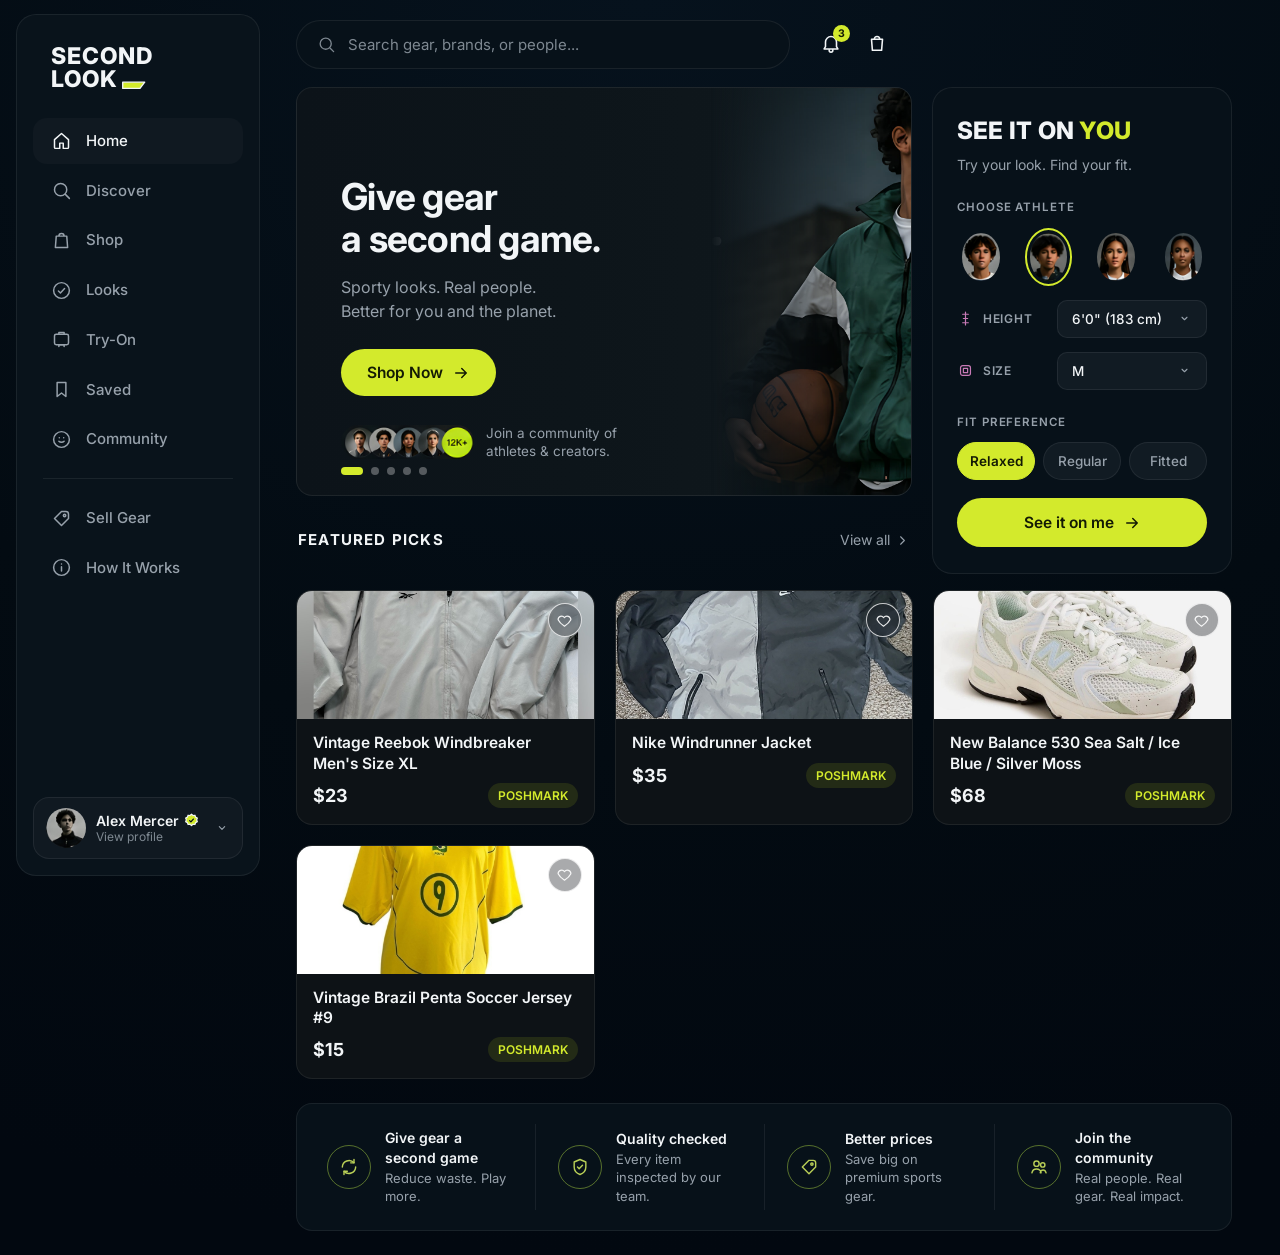
==== index.html @ 41203b49 "glass try-on audit fixes: photo-box coordinate space, AA labels, honest empty state - #stage-photo w" ====
<!DOCTYPE html>
<html lang="en">
<head>
<meta charset="UTF-8">
<meta name="viewport" content="width=device-width, initial-scale=1.0">
<meta name="referrer" content="no-referrer">
<title>Second Look — Give gear a second game</title>
<meta name="description" content="Sporty looks. Real people. Better for you and the planet.">
<link rel="icon" href="data:image/svg+xml,%3Csvg xmlns='http://www.w3.org/2000/svg' viewBox='0 0 100 100'%3E%3Crect width='100' height='100' rx='20' fill='%23040D16'/%3E%3Cpath d='M20 62 L64 62 L58 74 L20 74 Z' fill='%23D3EA2C'/%3E%3C/svg%3E">
<link rel="preconnect" href="https://fonts.googleapis.com">
<link rel="preconnect" href="https://fonts.gstatic.com" crossorigin>
<link href="https://fonts.googleapis.com/css2?family=Inter:wght@400;500;600;700;800&display=swap" rel="stylesheet">
<link rel="stylesheet" href="css/app.css?v=12">
<link rel="stylesheet" href="css/v7.css?v=12">
<link rel="stylesheet" href="css/glass.css?v=1">
</head>
<body>

<a class="skip-link" href="#view-home">Skip to content</a>

<div class="shell">

  <!-- ================= SIDEBAR ================= -->
  <aside class="sidebar">
    <a class="wordmark" href="#" data-nav="home" aria-label="Second Look home">
      <span>SECOND</span>
      <span>LOOK<svg class="swoosh" viewBox="0 0 34 14" aria-hidden="true"><path d="M2 4 L30 4 L24 12 L2 12 Z" fill="#D3EA2C"/></svg></span>
    </a>

    <nav class="side-nav" aria-label="Main">
      <a href="#" class="side-link active" data-nav="home">
        <svg viewBox="0 0 24 24"><path d="M4 11l8-7 8 7v9a1 1 0 0 1-1 1h-5v-6h-4v6H5a1 1 0 0 1-1-1z"/></svg>Home</a>
      <a href="#" class="side-link" data-nav="discover">
        <svg viewBox="0 0 24 24"><circle cx="11" cy="11" r="7"/><path d="M21 21l-4.3-4.3"/></svg>Discover</a>
      <a href="#" class="side-link" data-nav="shop">
        <svg viewBox="0 0 24 24"><path d="M6 7h12l1 13H5zM9 7a3 3 0 0 1 6 0"/></svg>Shop</a>
      <a href="#" class="side-link" data-nav="looks">
        <svg viewBox="0 0 24 24"><circle cx="12" cy="12" r="9"/><path d="M8.5 12.5l2.3 2.3 4.7-5"/></svg>Looks</a>
      <a href="#" class="side-link" data-nav="tryon">
        <svg viewBox="0 0 24 24"><rect x="4" y="6" width="16" height="12" rx="2"/><path d="M9 6V4h6v2M9 20v-2h6v2"/></svg>Try-On</a>
      <a href="#" class="side-link" data-nav="saved">
        <svg viewBox="0 0 24 24"><path d="M7 4h10v16l-5-4-5 4z"/></svg>Saved</a>
      <a href="#" class="side-link" data-nav="community">
        <svg viewBox="0 0 24 24"><circle cx="12" cy="12" r="9"/><path d="M9 14c.8.8 1.8 1.2 3 1.2s2.2-.4 3-1.2M9.5 10h.01M14.5 10h.01"/></svg>Community</a>
    </nav>

    <div class="side-divider"></div>

    <nav class="side-nav" aria-label="Selling">
      <a href="#" class="side-link" data-nav="sell">
        <svg viewBox="0 0 24 24"><path d="M20 12l-8 8-8-8 8-8h5a3 3 0 0 1 3 3z"/><circle cx="15.5" cy="8.5" r="1.4"/></svg>Sell Gear</a>
      <a href="#" class="side-link" data-nav="how">
        <svg viewBox="0 0 24 24"><circle cx="12" cy="12" r="9"/><path d="M12 8h.01M12 11v5"/></svg>How It Works</a>
    </nav>

    <button class="user-card" type="button" data-nav="profile">
      <img src="img/alex.jpg" alt="">
      <span class="user-meta">
        <span class="user-name">Alex Mercer <span class="visually-hidden">Verified</span><svg class="verified" viewBox="0 0 24 24"><path d="M12 2l2.4 2 3.1-.4 1 3 2.8 1.4-1 3 1 3-2.8 1.4-1 3-3.1-.4-2.4 2-2.4-2-3.1.4-1-3L2.7 14l1-3-1-3L5.5 6.6l1-3 3.1.4z" fill="#D3EA2C"/><path d="M9 12.2l2 2 4-4.5" stroke="#0A1119" fill="none"/></svg></span>
        <span class="user-sub">View profile</span>
      </span>
      <svg class="chev" viewBox="0 0 24 24"><path d="M8 10l4 4 4-4"/></svg>
    </button>
  </aside>

  <!-- ================= MAIN ================= -->
  <main class="main">

    <!-- top bar -->
    <header class="topbar">
      <a class="m-brand" href="#" data-nav="home" aria-hidden="true" tabindex="-1">
        <span>SECOND</span>
        <span>LOOK<svg class="swoosh" viewBox="0 0 34 14"><path d="M2 4 L30 4 L24 12 L2 12 Z" fill="#D3EA2C"/></svg></span>
      </a>
      <div class="search" role="search">
        <svg viewBox="0 0 24 24"><circle cx="11" cy="11" r="7"/><path d="M21 21l-4.3-4.3"/></svg>
        <label class="visually-hidden" for="search-input">Search</label>
        <input id="search-input" type="search" enterkeyhint="search" placeholder="Search gear, brands, or people..." autocomplete="off" maxlength="80">
      </div>
      <nav class="cats" aria-label="Categories" id="cats">
        <button class="cat" type="button" aria-pressed="true">All</button>
        <button class="cat" type="button" aria-pressed="false">Men</button>
        <button class="cat" type="button" aria-pressed="false">Women</button>
        <button class="cat" type="button" aria-pressed="false">Shoes</button>
        <button class="cat" type="button" aria-pressed="false">Bags</button>
        <button class="cat" type="button" aria-pressed="false">Accessories</button>
      </nav>
      <div class="top-icons">
        <button class="icon-btn" id="bell-btn" type="button" aria-label="Notifications, 3 new" aria-expanded="false">
          <svg viewBox="0 0 24 24"><path d="M6 16v-5a6 6 0 0 1 12 0v5l1.5 2.5H4.5zM10 20a2 2 0 0 0 4 0"/></svg>
          <span class="badge" id="bell-badge">3</span>
        </button>
        <button class="icon-btn" id="bag-btn" type="button" aria-label="Bag, empty" aria-expanded="false">
          <svg viewBox="0 0 24 24"><path d="M6 8h12l-1 12H7zM9 8a3 3 0 0 1 6 0"/></svg>
          <span class="badge bag-badge" id="bag-badge" hidden>0</span>
        </button>
      </div>
    </header>

    <!-- ================= HOME VIEW ================= -->
    <section class="view view-home active" id="view-home">
      <div class="home-grid">
        <div class="home-left">

          <div class="hero-card" id="hero">
            <div class="hero-track" id="hero-track">
              <div class="hero-slide">
                <img class="hero-img" src="img/hero-athlete.jpg?v=5" fetchpriority="high" alt="Athlete holding a basketball wearing a green vintage windbreaker">
                <div class="hero-copy">
                  <h1>Give gear<br>a second game.</h1>
                  <p>Sporty looks. Real people.<br>Better for you and the planet.</p>
                  <button class="btn-lime" type="button" data-nav="discover">Shop Now
                    <svg viewBox="0 0 24 24"><path d="M5 12h14M13 6l6 6-6 6"/></svg></button>
                  <div class="community">
                    <img src="img/community.jpg" alt="">
                    <span>Join a community of<br>athletes &amp; creators.</span>
                  </div>
                </div>
              </div>
              <div class="hero-slide">
                <img class="hero-img" src="media/card-rider.jpg" loading="lazy" alt="Skater riding through a city street at sunset">
                <div class="hero-copy">
                  <h1>Fresh drops<br>every week.</h1>
                  <p>New finds from real closets.<br>First come, first served.</p>
                  <button class="btn-lime" type="button" data-nav="discover">Browse drops
                    <svg viewBox="0 0 24 24"><path d="M5 12h14M13 6l6 6-6 6"/></svg></button>
                </div>
              </div>
              <div class="hero-slide">
                <img class="hero-img" src="media/card-athlete.jpg" loading="lazy" alt="Athlete portrait in dramatic low light">
                <div class="hero-copy">
                  <h1>Real gear.<br>Real stories.</h1>
                  <p>Every piece played a season.<br>Yours plays the next.</p>
                  <button class="btn-lime" type="button" data-nav="sell">Sell yours
                    <svg viewBox="0 0 24 24"><path d="M5 12h14M13 6l6 6-6 6"/></svg></button>
                </div>
              </div>
              <div class="hero-slide">
                <img class="hero-img" src="media/court-hero.jpg" loading="lazy" alt="Empty basketball court at dusk under streetlights">
                <div class="hero-copy">
                  <h1>The court<br>remembers.</h1>
                  <p>Gear that's already won a few.<br>Priced to play again.</p>
                  <button class="btn-lime" type="button" data-nav="discover">Shop Discover
                    <svg viewBox="0 0 24 24"><path d="M5 12h14M13 6l6 6-6 6"/></svg></button>
                </div>
              </div>
              <div class="hero-slide">
                <img class="hero-img" src="media/athlete-f.jpg" loading="lazy" alt="Athlete in warm-up gear, studio light">
                <div class="hero-copy">
                  <h1>See it<br>on you.</h1>
                  <p>Free AI try-on, right in the browser.<br>No uploads. No accounts.</p>
                  <button class="btn-lime" type="button" data-nav="tryon">Try it on
                    <svg viewBox="0 0 24 24"><path d="M5 12h14M13 6l6 6-6 6"/></svg></button>
                </div>
              </div>
            </div>
            <div class="hero-dots" id="hero-dots" role="group" aria-label="Hero slides">
              <button class="dot active" type="button" aria-label="Slide 1" aria-pressed="true"></button>
              <button class="dot" type="button" aria-label="Slide 2" aria-pressed="false"></button>
              <button class="dot" type="button" aria-label="Slide 3" aria-pressed="false"></button>
              <button class="dot" type="button" aria-label="Slide 4" aria-pressed="false"></button>
              <button class="dot" type="button" aria-label="Slide 5" aria-pressed="false"></button>
            </div>
          </div>

        </div>

        <!-- try-on rail -->
        <aside class="rail try-on">
          <h2 class="rail-title">SEE IT ON <em>YOU</em></h2>
          <p class="rail-sub">Try your look. Find your fit.</p>
          <p class="rail-label">CHOOSE ATHLETE</p>
          <div class="athletes" role="group" aria-label="Choose athlete">
            <button class="athlete" type="button" aria-pressed="false"><img src="img/av1.jpg" alt="Athlete 1"></button>
            <button class="athlete selected" type="button" aria-pressed="true"><img src="img/av2.jpg" alt="Athlete 2"></button>
            <button class="athlete" type="button" aria-pressed="false"><img src="img/av3.jpg" alt="Athlete 3"></button>
            <button class="athlete" type="button" aria-pressed="false"><img src="img/av4.jpg" alt="Athlete 4"></button>
          </div>
          <div class="spec-row">
            <span class="spec-label" id="lbl-height"><svg viewBox="0 0 24 24"><path d="M12 3v18M8 6h8M8 18h8M9 12h6"/></svg>HEIGHT</span>
            <button class="spec-select" id="sel-height" type="button" aria-labelledby="lbl-height sel-height" aria-expanded="false">6'0" (183 cm)<svg viewBox="0 0 24 24"><path d="M8 10l4 4 4-4"/></svg></button>
          </div>
          <div class="spec-row">
            <span class="spec-label" id="lbl-size"><svg viewBox="0 0 24 24"><rect x="5" y="5" width="14" height="14" rx="3"/><path d="M9 9h6v6H9z"/></svg>SIZE</span>
            <button class="spec-select" id="sel-size" type="button" aria-labelledby="lbl-size sel-size" aria-expanded="false">M<svg viewBox="0 0 24 24"><path d="M8 10l4 4 4-4"/></svg></button>
          </div>
          <p class="rail-label">FIT PREFERENCE</p>
          <div class="fits" role="group" aria-label="Fit preference">
            <button class="fit selected" type="button" aria-pressed="true">Relaxed</button>
            <button class="fit" type="button" aria-pressed="false">Regular</button>
            <button class="fit" type="button" aria-pressed="false">Fitted</button>
          </div>
          <button class="btn-lime btn-wide" id="see-btn" type="button">See it on me
            <svg viewBox="0 0 24 24"><path d="M5 12h14M13 6l6 6-6 6"/></svg></button>
        </aside>

        <div class="row-head">
          <h2>FEATURED PICKS</h2>
          <a href="#" class="view-all" data-nav="discover">View all
            <svg viewBox="0 0 24 24"><path d="M9 6l6 6-6 6"/></svg></a>
        </div>
        <div class="picks" id="picks"><!-- cards injected --></div>

        <div class="feature-strip">
          <div class="feature">
            <span class="f-icon"><svg viewBox="0 0 24 24"><path d="M4 12a8 8 0 0 1 14-5M20 12a8 8 0 0 1-14 5"/><path d="M18 3v4h-4M6 21v-4h4"/></svg></span>
            <span><b>Give gear a second game</b>Reduce waste. Play more.</span>
          </div>
          <div class="feature">
            <span class="f-icon"><svg viewBox="0 0 24 24"><path d="M12 3l7 3v6c0 4.4-3 7.6-7 9-4-1.4-7-4.6-7-9V6z"/><path d="M9 12l2 2 4-4"/></svg></span>
            <span><b>Quality checked</b>Every item inspected by our team.</span>
          </div>
          <div class="feature">
            <span class="f-icon"><svg viewBox="0 0 24 24"><path d="M20 12l-8 8-8-8 8-8h5a3 3 0 0 1 3 3z"/><circle cx="15.5" cy="8.5" r="1.4"/></svg></span>
            <span><b>Better prices</b>Save big on premium sports gear.</span>
          </div>
          <div class="feature">
            <span class="f-icon"><svg viewBox="0 0 24 24"><circle cx="9" cy="8" r="3.2"/><circle cx="16.5" cy="9.5" r="2.6"/><path d="M3.5 19c.6-3 2.8-4.7 5.5-4.7S14 16 14.5 19M13.5 19c.4-2.2 1.7-3.5 3.5-3.5s2.9 1.3 3.5 3.5"/></svg></span>
            <span><b>Join the community</b>Real people. Real gear. Real impact.</span>
          </div>
        </div>
      </div>
    </section>

    <!-- ================= DISCOVER VIEW ================= -->
    <section class="view view-discover" id="view-discover" hidden>
      <div class="disc-grid">
        <div class="disc-left">
          <div class="results-head">
            <h1><span id="results-label">Trending gear</span> <span class="results-count" id="results-count" role="status">42 items</span></h1>
            <div class="sort">
              <span id="lbl-sort">Sort by</span>
              <button class="spec-select" id="sel-sort" type="button" aria-labelledby="lbl-sort sel-sort" aria-expanded="false">Most relevant<svg viewBox="0 0 24 24"><path d="M8 10l4 4 4-4"/></svg></button>
            </div>
          </div>
          <div class="filters" id="filters">
            <button class="filter-pill" type="button" data-filter="Category" aria-expanded="false">Category<svg viewBox="0 0 24 24"><path d="M8 10l4 4 4-4"/></svg></button>
            <button class="filter-pill" type="button" data-filter="Size" aria-expanded="false">Size<svg viewBox="0 0 24 24"><path d="M8 10l4 4 4-4"/></svg></button>
            <button class="filter-pill" type="button" data-filter="Brand" aria-expanded="false">Brand<svg viewBox="0 0 24 24"><path d="M8 10l4 4 4-4"/></svg></button>
            <button class="filter-pill" type="button" data-filter="Color" aria-expanded="false">Color<svg viewBox="0 0 24 24"><path d="M8 10l4 4 4-4"/></svg></button>
            <button class="filter-pill" type="button" data-filter="Condition" aria-expanded="false">Condition<svg viewBox="0 0 24 24"><path d="M8 10l4 4 4-4"/></svg></button>
            <button class="filter-pill" type="button" data-filter="Price" aria-expanded="false">Price<svg viewBox="0 0 24 24"><path d="M8 10l4 4 4-4"/></svg></button>
            <button class="clear-all" id="clear-all" type="button">Clear all</button>
          </div>
          <div class="results" id="results"></div>
        </div>
        <aside class="rail seller-rail">
          <h2 class="seller-head">Featured seller</h2>
          <div class="seller-avatar">
            <img src="img/seller.jpg" alt="">
            <span class="seller-star"><svg viewBox="0 0 24 24"><path d="M12 3l2.2 4.9 5.3.5-4 3.6 1.2 5.2L12 14.5 7.3 17.2l1.2-5.2-4-3.6 5.3-.5z" fill="#0A1119"/></svg></span>
          </div>
          <p class="seller-name">GamePoint <span class="visually-hidden">Verified</span><svg class="verified" viewBox="0 0 24 24"><path d="M12 2l2.4 2 3.1-.4 1 3 2.8 1.4-1 3 1 3-2.8 1.4-1 3-3.1-.4-2.4 2-2.4-2-3.1.4-1-3L2.7 14l1-3-1-3L5.5 6.6l1-3 3.1.4z" fill="#D3EA2C"/><path d="M9 12.2l2 2 4-4.5" stroke="#0A1119" fill="none"/></svg></p>
          <p class="seller-rating"><svg class="star" viewBox="0 0 24 24"><path d="M12 3l2.2 4.9 5.3.5-4 3.6 1.2 5.2L12 14.5 7.3 17.2l1.2-5.2-4-3.6 5.3-.5z" fill="#D3EA2C"/></svg><b>4.9</b> <span>(320)</span></p>
          <p class="seller-blurb">Trusted seller. Fast shipping.<br>Great gear.</p>
          <button class="btn-lime btn-wide" type="button" data-nav="profile">View shop</button>
        </aside>
      </div>
    </section>

    <!-- ================= PRODUCT VIEW ================= -->
    <section class="view view-product" id="view-product" hidden>
      <nav class="crumbs" aria-label="Breadcrumb">
        <a href="#" data-nav="home">Home</a><span>&rsaquo;</span>
        <a href="#" data-nav="discover">Shop</a><span>&rsaquo;</span>
        <a href="#" data-nav="discover" id="crumb-cat">Outerwear</a><span>&rsaquo;</span>
        <span class="crumb-here" id="crumb-here">Vintage Reebok Windbreaker</span>
      </nav>
      <div class="prod-grid">
        <div class="gallery">
          <div class="gallery-main" id="gallery-main">
            <img src="img/pd-main.jpg" id="gallery-img" alt="Product photo from the live listing">
            <button class="heart big" type="button" id="pd-heart-big" data-save="r2" aria-pressed="false" aria-label="Save this item">
              <svg viewBox="0 0 24 24"><path d="M12 20s-7-4.5-9-9a5 5 0 0 1 9-3 5 5 0 0 1 9 3c-2 4.5-9 9-9 9z"/></svg>
            </button>
          </div>
          <div class="thumbs">
            <button class="thumb-nav" id="thumb-prev" type="button" aria-label="Previous photo"><svg viewBox="0 0 24 24"><path d="M15 6l-6 6 6 6"/></svg></button>
            <div class="thumb-list" id="thumb-list" role="group" aria-label="Product photos">
              <button class="thumb selected" type="button" aria-label="Photo 1"><img src="img/pd-1.jpg" alt=""></button>
              <button class="thumb" type="button" aria-label="Photo 2"><img src="img/pd-2.jpg" alt=""></button>
              <button class="thumb" type="button" aria-label="Photo 3"><img src="img/pd-3.jpg" alt=""></button>
              <button class="thumb" type="button" aria-label="Photo 4"><img src="img/pd-4.jpg" alt=""></button>
              <button class="thumb" type="button" aria-label="Photo 5"><img src="img/pd-5.jpg" alt=""></button>
            </div>
            <button class="thumb-nav" id="thumb-next" type="button" aria-label="Next photo"><svg viewBox="0 0 24 24"><path d="M9 6l6 6-6 6"/></svg></button>
          </div>
        </div>
        <div class="prod-info">
          <span class="chip-vintage" id="pd-cond-chip">Pre-owned</span>
          <div class="prod-title-row">
            <h1 id="pd-title">Vintage Reebok Windbreaker</h1>
            <div class="prod-price">
              <span class="price-line"><span class="now" id="pd-now">$48</span><s id="pd-was" hidden><span class="visually-hidden">was </span>$60</s></span>
              <span class="chip-off" id="pd-store">via Poshmark</span>
            </div>
          </div>
          <div class="detail-rows">
            <div class="d-row">
              <svg viewBox="0 0 24 24"><path d="M12 3l7 3v6c0 4.4-3 7.6-7 9-4-1.4-7-4.6-7-9V6z"/><path d="M9 12l2 2 4-4"/></svg>
              <div><b id="pd-cond-b">Condition: Excellent</b><span id="pd-cond-sub">Pre-owned · Gently worn · No major flaws</span></div>
            </div>
            <div class="d-row">
              <svg viewBox="0 0 24 24"><path d="M20 12l-8 8-8-8 8-8h5a3 3 0 0 1 3 3z"/><circle cx="15.5" cy="8.5" r="1.4"/></svg>
              <div><b id="pd-size">Size: M</b></div><button class="d-link" type="button" data-modal="size">See size guide</button>
            </div>
            <div class="d-row">
              <svg viewBox="0 0 24 24"><path d="M7 4l5 3 5-3 3 4-3 2v10H7V10L4 8z"/></svg>
              <div><b>Fit: Relaxed</b><span>Roomy fit, easy movement</span></div><button class="d-link" type="button" data-modal="fit">See fit guide</button>
            </div>
            <div class="d-row">
              <svg viewBox="0 0 24 24"><path d="M12 3l7 3v6c0 4.4-3 7.6-7 9-4-1.4-7-4.6-7-9V6z"/><path d="M9 12l2 2 4-4"/></svg>
              <div><b id="pd-auth-b">Authenticity: Verified</b><span id="pd-auth-sub">Passed Second Look verification <span class="visually-hidden">Verified</span><svg class="verified sm" viewBox="0 0 24 24"><path d="M12 2l2.4 2 3.1-.4 1 3 2.8 1.4-1 3 1 3-2.8 1.4-1 3-3.1-.4-2.4 2-2.4-2-3.1.4-1-3L2.7 14l1-3-1-3L5.5 6.6l1-3 3.1.4z" fill="#D3EA2C"/><path d="M9 12.2l2 2 4-4.5" stroke="#0A1119" fill="none"/></svg></span></div>
            </div>
          </div>
          <div class="wear">
            <b>Wear Details</b>
            <p id="pd-wear">Light signs of wear. Fabric and zippers in great condition.</p>
          </div>
          <div class="shops">
            <span class="shops-label" id="pd-shop-label">This is a real listing — the purchase completes on Poshmark:</span>
            <div class="shop-row">
              <a class="shop-link" id="pd-listing-link" href="https://poshmark.com" target="_blank" rel="noopener"><span id="pd-link-text">View listing on Poshmark</span><span class="visually-hidden"> (opens in new tab)</span>
                <svg viewBox="0 0 24 24"><path d="M7 17L17 7M9 7h8v8"/></svg></a>
            </div>
          </div>
          <div class="sold-by">
            <span class="sold-label">Sold by</span>
            <div class="sold-row">
              <img src="img/alex.jpg" alt="" id="pd-seller-av">
              <div><b id="pd-seller-name">CourtVision <span class="visually-hidden">Verified</span><svg class="verified sm" viewBox="0 0 24 24"><path d="M12 2l2.4 2 3.1-.4 1 3 2.8 1.4-1 3 1 3-2.8 1.4-1 3-3.1-.4-2.4 2-2.4-2-3.1.4-1-3L2.7 14l1-3-1-3L5.5 6.6l1-3 3.1.4z" fill="#D3EA2C"/><path d="M9 12.2l2 2 4-4.5" stroke="#0A1119" fill="none"/></svg></b><span id="pd-seller-sub">98% positive feedback</span></div>
              <button class="d-link" type="button" data-nav="profile" id="pd-seller-btn">View seller</button>
            </div>
          </div>
          <div class="buy-row">
            <button class="btn-lime btn-buy" id="add-bag" type="button">
              <svg viewBox="0 0 24 24"><path d="M6 8h12l-1 12H7zM9 8a3 3 0 0 1 6 0"/></svg>Add to Bag</button>
            <button class="heart circle" type="button" id="pd-heart-circle" data-save="r2" aria-pressed="false" aria-label="Save this item">
              <svg viewBox="0 0 24 24"><path d="M12 20s-7-4.5-9-9a5 5 0 0 1 9-3 5 5 0 0 1 9 3c-2 4.5-9 9-9 9z"/></svg>
            </button>
          </div>
        </div>
      </div>
      <div class="feature-strip">
        <div class="feature">
          <span class="f-icon"><svg viewBox="0 0 24 24"><rect x="3" y="7" width="13" height="10" rx="2"/><path d="M16 10h3l2 3v4h-5zM7 20a1.8 1.8 0 1 0 0-.01M17 20a1.8 1.8 0 1 0 0-.01"/></svg></span>
          <span><b>Free shipping</b>On orders over $75</span>
        </div>
        <div class="feature">
          <span class="f-icon"><svg viewBox="0 0 24 24"><path d="M4 12a8 8 0 0 1 14-5M20 12a8 8 0 0 1-14 5"/><path d="M18 3v4h-4M6 21v-4h4"/></svg></span>
          <span><b>Easy returns</b>14-day return policy</span>
        </div>
        <div class="feature">
          <span class="f-icon"><svg viewBox="0 0 24 24"><path d="M12 3l7 3v6c0 4.4-3 7.6-7 9-4-1.4-7-4.6-7-9V6z"/><path d="M9 12l2 2 4-4"/></svg></span>
          <span><b>Secure checkout</b>Your info is protected</span>
        </div>
        <div class="feature">
          <span class="f-icon"><svg viewBox="0 0 24 24"><circle cx="9" cy="8" r="3.2"/><circle cx="16.5" cy="9.5" r="2.6"/><path d="M3.5 19c.6-3 2.8-4.7 5.5-4.7S14 16 14.5 19M13.5 19c.4-2.2 1.7-3.5 3.5-3.5s2.9 1.3 3.5 3.5"/></svg></span>
          <span><b>Real gear. Real people.</b>Trusted by our community</span>
        </div>
      </div>
    </section>

    <!-- ================= SHOP VIEW (shop by sport / type) ================= -->
    <section class="view" id="view-shop" hidden>
      <div class="page-head"><h1>Shop by sport</h1><p class="page-sub">Real listings, sorted the way you play.</p></div>
      <div class="shop-tiles" id="shop-tiles"></div>
    </section>

    <!-- ================= SAVED VIEW ================= -->
    <section class="view" id="view-saved" hidden>
      <div class="page-head"><h1>Saved</h1><p class="page-sub" id="saved-sub">Items you heart live here.</p></div>
      <div class="results" id="saved-grid"></div>
      <div class="empty-note" id="saved-empty">Nothing saved yet — tap the heart on any item.</div>
    </section>

    <!-- ================= TRY-ON VIEW (liquid-glass stage) ================= -->
    <section class="view" id="view-tryon" hidden>
      <h1 class="visually-hidden">Try-On</h1>
      <div class="glass-stage" id="tryon-stage">
        <div class="stage-photo" id="stage-photo">
          <img id="tryon-athlete" src="img/model.jpg" alt="Studio model, full body">
          <span class="sim-tag" aria-hidden="true">Simulation</span>
          <img id="tryon-product" src="img/big-reebok.jpg" alt="Selected gear — drag to place">
          <button class="tryon-gen" id="tryon-gen" type="button" hidden aria-label="AI-generated photo of the model wearing the selected gear — press to hide">
            <img id="tryon-gen-img" alt="">
            <span class="gen-tag" aria-hidden="true">AI GENERATED · TAP TO HIDE</span>
          </button>
          <span class="gen-status" id="gen-status" role="status" hidden></span>
        </div>
        <p class="tryon-caption visually-hidden" id="tryon-caption">Athlete 2 · Vintage Reebok Windbreaker · M · Relaxed</p>

        <!-- left glass panel: who's wearing it, and how -->
        <div class="gl-panel glass-left">
          <p class="gl-title">Try On</p>
          <p class="gl-label" id="gl-ath-label">Athlete</p>
          <div class="gl-avatars" role="group" aria-labelledby="gl-ath-label">
            <button class="gl-av athlete" type="button" aria-pressed="false" aria-label="Athlete 1"><img src="img/av1.jpg" alt=""></button>
            <button class="gl-av athlete" type="button" aria-pressed="true" aria-label="Athlete 2"><img src="img/av2.jpg" alt=""></button>
            <button class="gl-av athlete" type="button" aria-pressed="false" aria-label="Athlete 3"><img src="img/av3.jpg" alt=""></button>
            <button class="gl-av athlete" type="button" aria-pressed="false" aria-label="Athlete 4"><img src="img/av4.jpg" alt=""></button>
          </div>
          <p class="gl-label"><label for="gl-height">Height</label></p>
          <p class="gl-big" id="gl-height-big">6&rsquo;0&rdquo;<small id="gl-height-cm">183 cm</small></p>
          <input class="gl-slider" type="range" id="gl-height" min="0" max="3" step="1" value="2" aria-label="Height">
          <p class="gl-label" id="gl-size-label">Size</p>
          <div class="gl-chips" role="group" aria-labelledby="gl-size-label" id="gl-sizes">
            <button class="gl-chip" type="button" aria-pressed="false">S</button>
            <button class="gl-chip on" type="button" aria-pressed="true">M</button>
            <button class="gl-chip" type="button" aria-pressed="false">L</button>
            <button class="gl-chip" type="button" aria-pressed="false">XL</button>
          </div>
          <p class="gl-label" id="gl-fit-label">Fit preference</p>
          <div class="gl-chips" role="group" aria-labelledby="gl-fit-label" id="gl-fits">
            <button class="gl-chip" type="button" aria-pressed="false">Fitted</button>
            <button class="gl-chip" type="button" aria-pressed="false">Regular</button>
            <button class="gl-chip on" type="button" aria-pressed="true">Relaxed</button>
          </div>
          <p class="gl-label" id="gl-sport-label">Sport / Activity</p>
          <div class="gl-tiles" role="group" aria-labelledby="gl-sport-label" id="gl-sports">
            <div class="gl-tile-wrap"><button class="gl-tile" type="button" data-sportq="basketball" aria-pressed="false" aria-label="Basketball"><svg viewBox="0 0 24 24"><circle cx="12" cy="12" r="9"/><path d="M3 12h18M12 3c3 2.5 3 15 0 18M12 3c-3 2.5-3 15 0 18"/></svg></button><span>Basketball</span></div>
            <div class="gl-tile-wrap"><button class="gl-tile" type="button" data-sportq="gym training" aria-pressed="false" aria-label="Training"><svg viewBox="0 0 24 24"><path d="M3 12h3M18 12h3M7 8v8M17 8v8M7 12h10"/></svg></button><span>Training</span></div>
            <div class="gl-tile-wrap"><button class="gl-tile" type="button" data-sportq="running shoes" aria-pressed="false" aria-label="Running"><svg viewBox="0 0 24 24"><path d="M4 16c4 0 5-6 9-6 2 0 2 2 4 2h3v3a2 2 0 0 1-2 2H4z"/></svg></button><span>Running</span></div>
            <div class="gl-tile-wrap"><button class="gl-tile" type="button" data-sportq="baseball cap" aria-pressed="false" aria-label="Lifestyle"><svg viewBox="0 0 24 24"><path d="M5 14a7 7 0 0 1 14 0M5 14h14M5 14c-1.5 0-2 1-2 2h18c0-1-.5-2-2-2"/></svg></button><span>Lifestyle</span></div>
          </div>
        </div>

        <!-- right glass panel: the piece being tried, searchable -->
        <div class="gl-panel glass-right">
          <div class="gl-card-head">
            <p class="gl-title" id="gl-prod-name">Vintage Reebok Windbreaker</p>
            <button class="heart" type="button" id="pd-heart-tryon" data-save="r2" aria-pressed="false" aria-label="Save this item">
              <svg viewBox="0 0 24 24" aria-hidden="true"><path d="M12 20s-7-4.5-9-9a5 5 0 0 1 9-3 5 5 0 0 1 9 3c-2 4.5-9 9-9 9z"/></svg>
            </button>
          </div>
          <div class="gl-card-thumb"><img id="gl-prod-img" src="img/big-reebok.jpg" alt=""></div>
          <p class="gl-price" id="gl-prod-price">$68</p>
          <p class="gl-note" id="gl-prod-meta">Pre-owned · via Poshmark</p>
          <div class="gl-divider"></div>
          <label class="gl-label" for="gl-search-input">Try anything from the shops</label>
          <div class="gl-search">
            <svg viewBox="0 0 24 24" aria-hidden="true"><circle cx="11" cy="11" r="7"/><path d="M21 21l-4.3-4.3"/></svg>
            <input id="gl-search-input" type="search" enterkeyhint="search" maxlength="80" placeholder="Search gear to try on&hellip;" autocomplete="off">
          </div>
          <div class="gl-results" id="gl-results" role="group" aria-label="Try-on search results"></div>
          <button class="gl-cta" id="add-bag-tryon" type="button">Add to Bag
            <svg viewBox="0 0 24 24" aria-hidden="true"><path d="M5 12h14M13 6l6 6-6 6"/></svg></button>
          <button class="btn-lime btn-wide gl-save" id="tryon-save" type="button">Save this look</button>
          <p class="gl-note"><svg viewBox="0 0 24 24" aria-hidden="true"><rect x="3" y="7" width="13" height="10" rx="2"/><path d="M16 10h3l2 3v4h-5z"/></svg>Purchase completes on the original shop</p>
        </div>
      </div>
    </section>

    <!-- ================= LOOKS VIEW ================= -->
    <section class="view" id="view-looks" hidden>
      <div class="page-head"><h1>Looks</h1><p class="page-sub">Full outfits from the community.</p></div>
      <div class="looks-grid" id="looks-grid"></div>
    </section>

    <!-- ================= COMMUNITY VIEW ================= -->
    <section class="view" id="view-community" hidden>
      <div class="page-head"><h1>Community</h1><p class="page-sub"><img class="comm-strip" src="img/community.jpg" alt="">12K+ athletes &amp; creators keeping gear in play.</p></div>
      <div class="results" id="community-grid"></div>
    </section>

    <!-- ================= SELL VIEW ================= -->
    <section class="view" id="view-sell" hidden>
      <div class="page-head"><h1>Sell Gear</h1><p class="page-sub">List it in under a minute. We check quality, you get paid.</p></div>
      <form class="sell-form" id="sell-form">
        <label class="sell-photo" for="sell-file">
          <input type="file" id="sell-file" accept="image/*">
          <img id="sell-preview" alt="" hidden>
          <span id="sell-photo-hint"><svg viewBox="0 0 24 24"><rect x="3" y="6" width="18" height="14" rx="3"/><circle cx="12" cy="13" r="4"/><path d="M9 6l1.5-2h3L15 6"/></svg>Add a photo</span>
        </label>
        <div class="sell-fields">
          <label>Item name<input type="text" id="sell-name" placeholder="e.g. Vintage Adidas Track Jacket" required></label>
          <label>Price (USD)<input type="number" id="sell-price" min="1" max="9999" placeholder="45" required></label>
          <div class="sell-fields-group">
            <span class="sell-label" id="sell-size-label">Size</span>
            <div class="sell-sizes" role="group" aria-labelledby="sell-size-label">
              <button class="fit" type="button" aria-pressed="false">S</button>
              <button class="fit selected" type="button" aria-pressed="true">M</button>
              <button class="fit" type="button" aria-pressed="false">L</button>
            </div>
          </div>
          <button class="btn-lime btn-wide" type="submit">List it
            <svg viewBox="0 0 24 24"><path d="M5 12h14M13 6l6 6-6 6"/></svg></button>
        </div>
      </form>
    </section>

    <!-- ================= HOW IT WORKS VIEW ================= -->
    <section class="view" id="view-how" hidden>
      <div class="page-head"><h1>How It Works</h1><p class="page-sub">Four steps. No mystery.</p></div>
      <div class="how-steps">
        <div class="how-step"><span class="step-no">01</span><b>Find it</b><p>Search real gear from real people — every listing photographed and priced honestly.</p></div>
        <div class="how-step"><span class="step-no">02</span><b>Check it</b><p>Our team inspects every item for quality and authenticity before it ships.</p></div>
        <div class="how-step"><span class="step-no">03</span><b>Wear it</b><p>Free shipping over $75, 14-day returns, secure checkout. No surprises.</p></div>
        <div class="how-step"><span class="step-no">04</span><b>Pass it on</b><p>Outgrown it? List it again in a minute and keep it in play.</p></div>
      </div>
    </section>

    <!-- ================= PROFILE VIEW ================= -->
    <section class="view" id="view-profile" hidden>
      <div class="profile-head">
        <div class="profile-avatar"><img src="img/profile.jpg" alt=""><button class="edit-dot" type="button" aria-label="Edit profile photo"><svg viewBox="0 0 24 24"><path d="M4 20l1-4L16 5l3 3L8 19zM14 7l3 3"/></svg></button></div>
        <div class="profile-id">
          <h1><span id="pf-name">Alex Mercer</span> <span class="visually-hidden">Verified</span><svg class="verified" viewBox="0 0 24 24"><path d="M12 2l2.4 2 3.1-.4 1 3 2.8 1.4-1 3 1 3-2.8 1.4-1 3-3.1-.4-2.4 2-2.4-2-3.1.4-1-3L2.7 14l1-3-1-3L5.5 6.6l1-3 3.1.4z" fill="#D3EA2C"/><path d="M9 12.2l2 2 4-4.5" stroke="#0A1119" fill="none"/></svg></h1>
          <p><span id="pf-handle">@alexmercer</span> <span class="chip-vintage">SELLER</span></p>
          <p class="profile-meta" id="pf-meta">NYC · 17 y/o · 5'11"</p>
        </div>
      </div>
      <div class="profile-stats">
        <div><b>128</b><span>LISTED</span></div>
        <div><b>84</b><span>SOLD</span></div>
        <div><b>912</b><span>FOLLOWERS</span></div>
        <div><b>302</b><span>FOLLOWING</span></div>
      </div>
      <div class="row-head"><h2>YOUR LISTINGS</h2></div>
      <div class="results" id="profile-listings"></div>
      <div class="row-head"><h2>SAVED ITEMS</h2><a href="#" class="view-all" data-nav="saved">View all<svg viewBox="0 0 24 24"><path d="M9 6l6 6-6 6"/></svg></a></div>
      <div class="results" id="profile-saved"></div>
      <div class="row-head"><h2>RECENTLY VIEWED</h2></div>
      <div class="results" id="profile-viewed"></div>
    </section>

  </main><!-- /main -->
</div><!-- /shell -->

<!-- mobile bottom tab bar -->
<nav class="tabbar" aria-label="Mobile">
  <button class="tab active" type="button" data-nav="home">
    <svg viewBox="0 0 24 24"><path d="M4 11l8-7 8 7v9a1 1 0 0 1-1 1h-5v-6h-4v6H5a1 1 0 0 1-1-1z"/></svg>Home</button>
  <button class="tab" type="button" data-nav="discover">
    <svg viewBox="0 0 24 24"><circle cx="11" cy="11" r="7"/><path d="M21 21l-4.3-4.3"/></svg>Discover</button>
  <button class="tab" type="button" data-nav="sell">
    <svg viewBox="0 0 24 24"><circle cx="12" cy="12" r="9"/><path d="M12 8v8M8 12h8"/></svg>Sell</button>
  <button class="tab" type="button" data-nav="saved">
    <svg viewBox="0 0 24 24"><path d="M7 4h10v16l-5-4-5 4z"/></svg>Saved</button>
  <button class="tab" type="button" data-nav="profile">
    <svg viewBox="0 0 24 24"><circle cx="12" cy="8" r="3.5"/><path d="M5 20c.8-3.6 3.4-5.6 7-5.6s6.2 2 7 5.6"/></svg>Profile</button>
</nav>

<!-- bag drawer -->
<div class="scrim" id="scrim" hidden></div>
<aside class="drawer" id="bag-drawer" aria-label="Your bag" hidden>
  <div class="drawer-head"><h2>Your bag</h2><button class="icon-btn" id="bag-close" type="button" aria-label="Close bag"><svg viewBox="0 0 24 24"><path d="M6 6l12 12M18 6L6 18"/></svg></button></div>
  <div class="drawer-items" id="bag-items"></div>
  <div class="empty-note" id="bag-empty">Your bag is empty.</div>
  <div class="drawer-foot" id="bag-foot" hidden>
    <div class="bag-total"><span>Total</span><b id="bag-total">$0</b></div>
    <button class="btn-lime btn-wide" id="checkout-btn" type="button">Checkout</button>
  </div>
</aside>

<!-- notifications panel -->
<div class="popover" id="bell-panel" aria-label="Notifications" hidden>
  <div class="pop-head">Notifications</div>
  <button class="notif" type="button"><b>GamePoint</b> listed a new Windrunner in your size.<span>2m ago</span></button>
  <button class="notif" type="button"><b>Price drop:</b> New Balance 530 is now $72.<span>1h ago</span></button>
  <button class="notif" type="button"><b>Your look</b> got 14 new likes.<span>3h ago</span></button>
</div>

<!-- modal -->
<div class="modal-wrap" id="modal" hidden>
  <div class="modal" role="dialog" aria-modal="true" aria-labelledby="modal-title">
    <div class="drawer-head"><h2 id="modal-title">Guide</h2><button class="icon-btn" id="modal-close" type="button" aria-label="Close"><svg viewBox="0 0 24 24"><path d="M6 6l12 12M18 6L6 18"/></svg></button></div>
    <div class="modal-body" id="modal-body"></div>
  </div>
</div>

<div class="toast" id="toast" role="status" aria-live="polite"></div>

<script src="js/listings.js?v=11"></script>
<script src="js/shop.js?v=11"></script>
</body>
</html>
---- css/app.css ----
/* SECOND LOOK — replica of the reference boards.
   Every color below was pixel-sampled from the boards with ffmpeg:
   bg #030B12→#04101B, sidebar #09131B, active pill #101921, search #0C151C,
   rail #071119, card text bg #0D1113, lime #D3EA2C, discount chip #232B16,
   inactive pill #111B23, foot strip #0C1925. */

:root {
  --bg: #040D16;
  --bg-deep: #030B12;
  --panel: #09131B;
  --panel-2: #071119;
  --card: #0D1216;
  --raise: #101921;
  --pill: #111B23;
  --line: rgba(255, 255, 255, 0.07);
  --lime: #D3EA2C;
  --lime-ink: #131A04;
  --chip-olive: #232B16;
  --text: #F2F5F7;
  --text-2: #97A1AB;
  --text-3: #7E8891; /* AA (4.9:1+) on every surface it appears on */
  --font: "Inter", -apple-system, "Segoe UI", sans-serif;
  --r-card: 16px;
  --r-panel: 20px;
  --ease: cubic-bezier(0.22, 1, 0.36, 1);
}

*, *::before, *::after { box-sizing: border-box; }
html, body { overflow-x: clip; }
body {
  margin: 0;
  background: radial-gradient(120% 100% at 50% 0%, #06121D 0%, var(--bg-deep) 60%, #020810 100%);
  color: var(--text);
  font-family: var(--font);
  font-size: 15px;
  line-height: 1.45;
  -webkit-font-smoothing: antialiased;
}
button { font-family: var(--font); cursor: pointer; }
a { color: var(--text); text-decoration: none; }
img { display: block; max-width: 100%; }
svg { width: 20px; height: 20px; fill: none; stroke: currentColor; stroke-width: 1.7; stroke-linecap: round; stroke-linejoin: round; flex: none; }
.visually-hidden { position: absolute; width: 1px; height: 1px; margin: -1px; clip-path: inset(50%); overflow: hidden; white-space: nowrap; }
:focus-visible { outline: 2px solid var(--lime); outline-offset: 2px; }

/* ================= SHELL ================= */
.shell {
  display: grid;
  grid-template-columns: 244px 1fr;
  gap: 36px;
  max-width: 1672px;
  margin: 0 auto;
  padding: 14px 48px 24px 16px;
  min-height: 100vh;
}

/* ================= SIDEBAR ================= */
.sidebar {
  background: var(--panel);
  border: 1px solid var(--line);
  border-radius: var(--r-panel);
  padding: 26px 16px 16px;
  display: flex;
  flex-direction: column;
  position: sticky;
  top: 14px;
  height: calc(100vh - 38px);
  min-height: 640px;
}
.wordmark {
  display: block;
  padding: 4px 18px 26px;
  font-weight: 800;
  font-size: 23px;
  letter-spacing: 0.04em;
  line-height: 1.02;
}
.wordmark span { display: block; position: relative; }
.swoosh { position: absolute; width: 27px; height: 11px; bottom: 2px; margin-left: 3px; }

.side-nav { display: flex; flex-direction: column; gap: 4px; }
.side-link {
  display: flex; align-items: center; gap: 14px;
  padding: 12px 18px;
  border-radius: 14px;
  color: var(--text-2);
  font-size: 15px; font-weight: 500;
  transition: background 0.2s, color 0.2s;
}
.side-link svg { width: 21px; height: 21px; }
.side-link:hover { color: var(--text); background: rgba(255, 255, 255, 0.03); }
.side-link.active { color: var(--text); background: var(--raise); }

.side-divider { height: 1px; background: var(--line); margin: 16px 10px; }

.user-card {
  margin-top: auto;
  display: flex; align-items: center; gap: 10px;
  background: var(--raise);
  border: 1px solid var(--line);
  border-radius: 16px;
  padding: 10px 12px;
  text-align: left;
  color: var(--text);
}
.user-card img { width: 40px; height: 40px; border-radius: 50%; object-fit: cover; }
.user-meta { flex: 1; min-width: 0; }
.user-name { display: flex; align-items: center; gap: 5px; font-size: 14px; font-weight: 600; }
.user-sub { display: block; font-size: 12px; color: var(--text-3); }
.chev { width: 16px; height: 16px; color: var(--text-2); }
.verified { width: 15px; height: 15px; stroke-width: 2; }
.verified.sm { width: 13px; height: 13px; display: inline; vertical-align: -2px; }

/* ================= MAIN / TOPBAR ================= */
.main { min-width: 0; display: flex; flex-direction: column; }
.topbar {
  display: flex; align-items: center; gap: 22px;
  padding: 6px 0 18px;
}
.m-brand { display: none; }
.search {
  display: flex; align-items: center; gap: 10px;
  flex: 0 1 494px;
  background: var(--panel-2);
  border: 1px solid var(--line);
  border-radius: 999px;
  padding: 13px 20px;
  color: var(--text-3);
}
.search svg { width: 19px; height: 19px; }
.search input {
  flex: 1; min-width: 0;
  background: none; border: none;
  color: var(--text);
  font-family: var(--font); font-size: 15px;
}
.search input:focus { outline: none; } /* the wrapper carries the ring instead */
.search:focus-within { border-color: var(--lime); }
.search input::placeholder { color: var(--text-3); }
.cats { display: flex; align-items: center; gap: 6px; margin-left: auto; }
.cat {
  background: none; border: none;
  color: var(--text-2);
  font-size: 14.5px; font-weight: 500;
  padding: 9px 14px;
  border-radius: 999px;
  transition: color 0.2s, background 0.2s;
}
.cat:hover { color: var(--text); }
.cat.active { background: var(--chip-olive); color: var(--lime); font-weight: 600; }
.top-icons { display: flex; gap: 8px; }
.icon-btn {
  position: relative;
  background: none; border: none;
  color: var(--text);
  padding: 8px;
  border-radius: 12px;
}
.icon-btn:hover { background: rgba(255, 255, 255, 0.05); }
.icon-btn svg { width: 22px; height: 22px; }
.badge[hidden] { display: none; }
.badge {
  position: absolute; top: 1px; right: 0;
  background: var(--lime); color: var(--lime-ink);
  font-size: 10.5px; font-weight: 700;
  min-width: 17px; height: 17px;
  border-radius: 999px;
  display: flex; align-items: center; justify-content: center;
  padding: 0 4px;
}

/* ================= VIEWS ================= */
.view { display: none; }
.view.active { display: block; animation: view-in 0.45s var(--ease); }
@keyframes view-in {
  from { opacity: 0; transform: translateY(10px); }
  to   { opacity: 1; transform: none; }
}
@media (prefers-reduced-motion: reduce) {
  .view.active { animation: none; }
}

/* ================= HOME ================= */
.home-grid {
  display: grid;
  grid-template-columns: 1fr 340px;
  grid-template-rows: auto auto;
  gap: 0 20px;
  align-items: start;
}
.home-left { min-width: 0; grid-column: 1; grid-row: 1; }
.home-grid .rail { grid-column: 2; grid-row: 1 / 3; }
.home-grid .row-head { grid-column: 1; grid-row: 2; }
.home-grid .picks { grid-column: 1 / -1; grid-row: 3; }
.home-grid .feature-strip { grid-column: 1 / -1; grid-row: 4; }

.hero-card {
  position: relative;
  border-radius: var(--r-card);
  overflow: hidden;
  background: linear-gradient(90deg, #0C1319 0%, #0D151A 45%, #10181D 100%);
  border: 1px solid var(--line);
  min-height: 393px;
  display: flex;
}
.hero-img {
  position: absolute; top: 0; right: 0; bottom: 0;
  width: 63%; height: 100%;
  object-fit: cover;
  -webkit-mask-image: linear-gradient(90deg, transparent 0%, #000 22%);
  mask-image: linear-gradient(90deg, transparent 0%, #000 22%);
}
.hero-copy {
  position: relative;
  padding: 44px 44px 34px;
  max-width: 46%;
  display: flex; flex-direction: column;
}
.hero-copy h1 {
  margin: 44px 0 0;
  font-size: clamp(30px, 2.9vw, 44px);
  font-weight: 700;
  letter-spacing: -0.02em;
  line-height: 1.12;
}
.hero-copy p {
  margin: 16px 0 0;
  color: var(--text-2);
  font-size: 16px;
  line-height: 1.5;
}
.btn-lime {
  display: inline-flex; align-items: center; justify-content: center; gap: 9px;
  align-self: flex-start;
  margin-top: 26px;
  background: var(--lime);
  color: var(--lime-ink);
  border: none;
  border-radius: 999px;
  font-size: 15.5px; font-weight: 600;
  padding: 14px 26px;
  transition: transform 0.25s var(--ease), box-shadow 0.25s var(--ease), filter 0.2s;
}
.btn-lime svg { width: 18px; height: 18px; stroke-width: 2; }
.btn-lime:hover { filter: brightness(1.06); transform: translateY(-1px); box-shadow: 0 8px 24px rgba(211, 234, 44, 0.25); }
.btn-lime:active { transform: translateY(0) scale(0.98); }
.btn-wide { align-self: stretch; width: 100%; margin-top: 18px; padding: 15px 26px; }

.community {
  margin-top: auto;
  display: flex; align-items: center; gap: 12px;
  color: var(--text-2);
  font-size: 13.5px; line-height: 1.35;
  padding-top: 28px;
}
.community img { height: 34px; border-radius: 999px; }

/* row head */
.row-head {
  display: flex; align-items: center; justify-content: space-between;
  margin: 26px 2px 16px;
}
.row-head h2 {
  margin: 0;
  font-size: 15px; font-weight: 700;
  letter-spacing: 0.08em;
}
.view-all {
  display: inline-flex; align-items: center; gap: 5px;
  color: var(--text-2); font-size: 14px;
}
.view-all:hover { color: var(--text); }
.view-all svg { width: 15px; height: 15px; }

/* product cards */
.picks {
  display: grid;
  grid-template-columns: repeat(4, minmax(0, 296px));
  justify-content: flex-start;
  gap: 20px;
  margin-top: 16px;
}
.card {
  position: relative;
  background: var(--card);
  border: 1px solid var(--line);
  border-radius: var(--r-card);
  overflow: hidden;
  text-align: left;
  padding: 0;
  color: var(--text);
  transition: transform 0.35s var(--ease), border-color 0.3s, box-shadow 0.35s var(--ease);
}
.card:hover { transform: translateY(-4px); border-color: rgba(255, 255, 255, 0.14); box-shadow: 0 18px 40px rgba(0, 0, 0, 0.45); }
.card-media { display: block; position: relative; aspect-ratio: 292 / 126; background: #0A0F13; overflow: hidden; }
.card.tall .card-media { aspect-ratio: 249 / 164; }
.card-media img { width: 100%; height: 100%; object-fit: cover; transition: transform 0.6s var(--ease); }
.card:hover .card-media img { transform: scale(1.04); }
.heart {
  position: absolute; top: 12px; right: 12px;
  background: rgba(10, 14, 18, 0.35);
  border: 1.4px solid rgba(255, 255, 255, 0.75);
  color: rgba(255, 255, 255, 0.9);
  width: 34px; height: 34px;
  border-radius: 50%;
  display: flex; align-items: center; justify-content: center;
  backdrop-filter: blur(6px);
  -webkit-backdrop-filter: blur(6px);
  transition: transform 0.2s var(--ease), background 0.2s, color 0.2s;
  z-index: 2;
}
.heart svg { width: 17px; height: 17px; }
@media (prefers-reduced-motion: no-preference) {
  .heart:hover { transform: scale(1.1); }
}
.heart[aria-pressed="true"] { background: var(--lime); border-color: var(--lime); color: var(--lime-ink); }
.heart[aria-pressed="true"] svg { fill: var(--lime-ink); }
@media (prefers-reduced-motion: no-preference) {
  .heart.pop { animation: heart-pop 0.35s var(--ease); }
}
@keyframes heart-pop { 50% { transform: scale(1.3); } }
.card-body { display: block; padding: 14px 16px 16px; }
.card-name { display: block; font-size: 15.5px; font-weight: 600; line-height: 1.3; margin: 0; }
.card-sub { display: block; color: var(--text-2); font-size: 13px; margin: 3px 0 0; }
.card-price { display: flex; align-items: center; gap: 9px; margin-top: 9px; flex-wrap: wrap; row-gap: 4px; }
.card-price .now { font-size: 18px; font-weight: 700; }
.card-price s { color: var(--text-3); font-size: 14px; }
.chip-off {
  background: var(--chip-olive);
  color: var(--lime);
  font-size: 12px; font-weight: 600;
  border-radius: 999px;
  padding: 5px 10px;
}
.card-price .chip-off { margin-left: auto; }

/* feature strip */
.feature-strip {
  margin-top: 24px;
  background: var(--panel-2);
  border: 1px solid var(--line);
  border-radius: var(--r-card);
  display: grid;
  grid-template-columns: repeat(4, 1fr);
  padding: 20px 8px;
}
.feature {
  display: flex; align-items: center; gap: 14px;
  padding: 4px 22px;
  font-size: 13px; color: var(--text-2); line-height: 1.4;
}
.feature + .feature { border-left: 1px solid var(--line); }
.feature b { display: block; color: var(--text); font-size: 14px; font-weight: 600; margin-bottom: 2px; }
.f-icon {
  width: 44px; height: 44px; flex: none;
  border: 1.4px solid rgba(151, 190, 60, 0.55);
  color: #B9CF57;
  border-radius: 50%;
  display: flex; align-items: center; justify-content: center;
}
.f-icon svg { width: 20px; height: 20px; }

/* ================= TRY-ON RAIL ================= */
.rail {
  background: var(--panel-2);
  border: 1px solid var(--line);
  border-radius: var(--r-panel);
  padding: 26px 24px;
  position: sticky;
  top: 14px;
}
.rail-title { margin: 0; font-size: 24px; font-weight: 800; letter-spacing: 0.01em; }
.rail-title em { font-style: normal; color: var(--lime); }
.rail-sub { margin: 6px 0 0; color: var(--text-2); font-size: 14px; }
.rail-label {
  margin: 24px 0 12px;
  font-size: 11.5px; font-weight: 600; letter-spacing: 0.08em;
  color: var(--text-2);
}
.athletes { display: flex; gap: 20px; }
.athlete {
  padding: 3px;
  background: none;
  border: 2px solid transparent;
  border-radius: 50%;
  transition: border-color 0.2s, transform 0.2s var(--ease);
}
.athlete img { width: 48px; height: 48px; border-radius: 50%; object-fit: cover; }
.athlete:hover { transform: scale(1.06); }
.athlete.selected { border-color: var(--lime); }
.spec-row {
  display: flex; align-items: center; justify-content: space-between; gap: 12px;
  margin-top: 14px;
}
.spec-label {
  display: flex; align-items: center; gap: 9px;
  font-size: 12px; font-weight: 600; letter-spacing: 0.06em;
  color: var(--text-2);
}
.spec-label svg { width: 17px; height: 17px; color: #C77AB6; }
.spec-row:first-of-type .spec-label svg { color: #6FB1E8; }
.spec-select {
  display: inline-flex; align-items: center; justify-content: space-between; gap: 10px;
  background: var(--pill);
  border: 1px solid var(--line);
  color: var(--text);
  font-size: 13.5px; font-weight: 500;
  border-radius: 10px;
  padding: 10px 14px;
  min-width: 150px;
  transition: border-color 0.2s;
}
.spec-select:hover { border-color: rgba(255, 255, 255, 0.2); }
.spec-select svg { width: 15px; height: 15px; color: var(--text-2); }
.fits { display: flex; gap: 8px; }
.fit {
  flex: 1;
  background: var(--pill);
  border: 1px solid var(--line);
  color: var(--text-2);
  font-size: 13.5px; font-weight: 500;
  border-radius: 999px;
  padding: 10px 6px;
  transition: all 0.2s;
}
.fit:hover { color: var(--text); border-color: rgba(255, 255, 255, 0.2); }
.fit.selected { background: var(--lime); border-color: var(--lime); color: var(--lime-ink); font-weight: 600; }

/* ================= DISCOVER ================= */
.disc-grid { display: grid; grid-template-columns: 1fr 280px; gap: 20px; align-items: start; }
.disc-left { min-width: 0; }
.results-head {
  display: flex; align-items: center; justify-content: space-between; gap: 16px;
  margin: 6px 2px 18px;
}
.results-head h1 { margin: 0; font-size: 26px; font-weight: 700; letter-spacing: -0.01em; }
.results-count { color: var(--text-2); font-size: 14px; font-weight: 400; margin-left: 10px; }
.sort { display: flex; align-items: center; gap: 12px; color: var(--text-2); font-size: 14px; }
.filters { display: flex; flex-wrap: wrap; gap: 10px; align-items: center; margin-bottom: 22px; }
.filter-pill {
  display: inline-flex; align-items: center; gap: 8px;
  background: var(--pill);
  border: 1px solid var(--line);
  color: var(--text);
  font-size: 13.5px; font-weight: 500;
  border-radius: 999px;
  padding: 10px 16px;
  transition: border-color 0.2s;
}
.filter-pill:hover { border-color: rgba(255, 255, 255, 0.2); }
.filter-pill svg { width: 14px; height: 14px; color: var(--text-2); }
.clear-all { background: none; border: none; color: var(--lime); font-size: 13.5px; font-weight: 600; margin-left: 6px; }
.clear-all:hover { text-decoration: underline; }
.results { display: grid; grid-template-columns: repeat(4, 1fr); gap: 18px; }

.seller-rail { text-align: center; }
.seller-head { margin: 0 0 18px; font-size: 16px; font-weight: 600; text-align: left; }
.seller-avatar { position: relative; width: 104px; margin: 8px auto 0; }
.seller-avatar img { width: 104px; height: 104px; border-radius: 50%; object-fit: cover; border: 2.5px solid var(--lime); padding: 3px; }
.seller-star {
  position: absolute; right: 2px; bottom: 4px;
  width: 24px; height: 24px;
  background: var(--lime);
  border-radius: 50%;
  display: flex; align-items: center; justify-content: center;
}
.seller-star svg { width: 13px; height: 13px; stroke: none; }
.seller-name { display: flex; align-items: center; justify-content: center; gap: 6px; margin: 14px 0 0; font-size: 19px; font-weight: 700; }
.seller-rating { display: flex; align-items: center; justify-content: center; gap: 6px; margin: 8px 0 0; font-size: 14.5px; }
.seller-rating .star { width: 16px; height: 16px; stroke: none; }
.seller-rating span { color: var(--text-2); }
.seller-blurb { margin: 10px 0 0; color: var(--text-2); font-size: 13.5px; line-height: 1.5; }

/* ================= PRODUCT ================= */
.crumbs { display: flex; align-items: center; gap: 10px; font-size: 13.5px; color: var(--text-2); margin: 4px 2px 16px; }
.crumbs a { color: var(--text-2); }
.crumbs a:hover { color: var(--text); }
.crumb-here { color: var(--text); }
.prod-grid { display: grid; grid-template-columns: 1.35fr 1fr; gap: 22px; align-items: start; }
.gallery-main {
  position: relative;
  border-radius: var(--r-card);
  overflow: hidden;
  border: 1px solid var(--line);
  background: #0A0F13;
}
.gallery-main img { width: 100%; height: 548px; object-fit: cover; }
.heart.big { width: 42px; height: 42px; top: 16px; right: 16px; }
.thumbs { display: flex; align-items: center; gap: 12px; margin-top: 12px; }
.thumb-nav {
  width: 36px; height: 36px; flex: none;
  background: var(--pill);
  border: 1px solid var(--line);
  color: var(--text);
  border-radius: 50%;
  display: flex; align-items: center; justify-content: center;
}
.thumb-nav svg { width: 16px; height: 16px; }
.thumb-strip { flex: 1; border-radius: 12px; overflow: hidden; border: 1px solid var(--line); }
.thumb-strip img { width: 100%; aspect-ratio: 640 / 110; object-fit: cover; }

.prod-info {
  background: var(--panel-2);
  border: 1px solid var(--line);
  border-radius: var(--r-panel);
  padding: 26px 26px 24px;
}
.chip-vintage {
  display: inline-block;
  border: 1.4px solid var(--lime);
  color: var(--lime);
  font-size: 12.5px; font-weight: 600;
  border-radius: 999px;
  padding: 5px 14px;
}
.prod-title-row { display: flex; justify-content: space-between; gap: 18px; margin-top: 14px; }
.prod-title-row h1 { margin: 0; font-size: 30px; font-weight: 700; letter-spacing: -0.01em; line-height: 1.15; }
.prod-price { display: flex; flex-direction: column; align-items: flex-end; gap: 9px; }
.prod-price .now { font-size: 28px; font-weight: 700; }
.prod-price s { color: var(--text-3); font-size: 17px; margin-left: 6px; }
.detail-rows { margin-top: 20px; border-top: 1px solid var(--line); }
.d-row {
  display: flex; align-items: center; gap: 14px;
  padding: 15px 2px;
  border-bottom: 1px solid var(--line);
  font-size: 14px;
}
.d-row > svg { width: 21px; height: 21px; color: var(--text-2); }
.d-row b { display: block; font-size: 14.5px; font-weight: 600; }
.d-row span { color: var(--text-2); font-size: 13px; }
.d-row div { flex: 1; }
.d-link { color: var(--lime); font-size: 13px; font-weight: 500; white-space: nowrap; }
.d-link:hover { text-decoration: underline; }
.wear { margin-top: 18px; font-size: 14px; }
.wear b { font-size: 14.5px; }
.wear p { margin: 5px 0 0; color: var(--text-2); font-size: 13.5px; }
.sold-by {
  margin-top: 18px;
  background: var(--raise);
  border: 1px solid var(--line);
  border-radius: 14px;
  padding: 14px 16px;
}
.sold-label { color: var(--text-2); font-size: 12.5px; }
.sold-row { display: flex; align-items: center; gap: 12px; margin-top: 8px; }
.sold-row img { width: 40px; height: 40px; border-radius: 50%; object-fit: cover; }
.sold-row div { flex: 1; }
.sold-row b { display: flex; align-items: center; gap: 5px; font-size: 14.5px; }
.sold-row span { color: var(--text-2); font-size: 12.5px; }
.buy-row { display: flex; gap: 12px; margin-top: 22px; }
.btn-buy { flex: 1; margin-top: 0; padding: 16px 26px; font-size: 16px; }
.btn-buy svg { width: 19px; height: 19px; }
.heart.circle {
  position: static;
  width: 52px; height: 52px;
  background: none;
  border: 1.4px solid rgba(255, 255, 255, 0.35);
  color: var(--text);
}
.view-product .feature-strip { margin-top: 22px; }

/* ================= TOAST / TABBAR ================= */
.toast {
  position: fixed; left: 50%; bottom: 26px; z-index: 200;
  transform: translate(-50%, 80px);
  background: var(--lime); color: var(--lime-ink);
  font-size: 14px; font-weight: 600;
  border-radius: 999px;
  padding: 13px 22px;
  opacity: 0;
  transition: transform 0.4s var(--ease), opacity 0.4s;
  pointer-events: none;
  max-width: min(90vw, 480px);
  text-align: center;
}
.toast.show { transform: translate(-50%, 0); opacity: 1; }

.tabbar { display: none; }

/* ================= RESPONSIVE ================= */
@media (max-width: 1280px) {
  .home-grid { grid-template-columns: 1fr 300px; }
  .picks, .results { grid-template-columns: repeat(3, 1fr); }
  .cats { display: none; }
}
@media (max-width: 1024px) {
  .shell { grid-template-columns: 1fr; padding: 14px 16px 96px; }
  .sidebar { display: none; }
  .home-grid, .disc-grid { grid-template-columns: 1fr; }
  .home-grid .rail, .home-grid .row-head, .home-left,
  .home-grid .picks, .home-grid .feature-strip { grid-column: 1; grid-row: auto; }
  .home-grid .rail { margin-top: 16px; }
  .home-grid .row-head { margin-top: 26px; }
  .rail { position: static; }
  .picks, .results { grid-template-columns: repeat(2, 1fr); }
  .prod-grid { grid-template-columns: 1fr; }
  .gallery-main img { height: auto; aspect-ratio: 782 / 548; }
  .feature-strip { grid-template-columns: 1fr 1fr; gap: 8px; }
  .feature + .feature { border-left: none; }
  .hero-copy { max-width: 60%; padding: 30px; }
  .hero-copy h1 { margin-top: 10px; }

  .tabbar {
    position: fixed; left: 12px; right: 12px; bottom: 12px; z-index: 150;
    display: flex;
    background: rgba(9, 19, 27, 0.92);
    backdrop-filter: blur(18px);
    -webkit-backdrop-filter: blur(18px);
    border: 1px solid var(--line);
    border-radius: 22px;
    padding: 10px 6px;
  }
  .tab {
    flex: 1;
    background: none; border: none;
    color: var(--text-2);
    font-size: 11px; font-weight: 500;
    display: flex; flex-direction: column; align-items: center; gap: 5px;
    padding: 6px 0;
  }
  .tab svg { width: 21px; height: 21px; }
  .tab.active { color: var(--lime); }
}
@media (max-width: 640px) {
  .shell { padding: 10px 14px 96px; }
  .topbar { flex-wrap: wrap; gap: 14px; padding-bottom: 8px; }
  .m-brand {
    display: block;
    font-weight: 800; font-size: 21px; letter-spacing: 0.04em; line-height: 1.02;
    order: 0;
  }
  .m-brand span { display: block; position: relative; }
  .search { flex: 1 1 100%; order: 2; }
  .top-icons { margin-left: auto; order: 1; }
  .icon-btn:first-child { display: none; } /* mobile board header shows only the bag */
  .cats {
    display: flex; order: 3; flex: 1 1 100%;
    margin: 0; overflow-x: auto; padding-bottom: 4px;
    justify-content: flex-start;
    scrollbar-width: none;
  }
  .cats::-webkit-scrollbar { display: none; }
  .cat { flex: none; }
  .picks, .results { grid-template-columns: 1fr 1fr; gap: 12px; }
  .card-media, .card.tall .card-media { aspect-ratio: 407 / 200; }
  .hero-card { flex-direction: column; min-height: 0; }
  .hero-img { position: relative; width: 100%; height: 230px; order: 2;
    -webkit-mask-image: linear-gradient(180deg, transparent 0%, #000 25%);
    mask-image: linear-gradient(180deg, transparent 0%, #000 25%); }
  .hero-copy { max-width: none; padding: 26px 22px 0; }
  .hero-copy h1 { margin-top: 0; font-size: 30px; }
  .community { display: none; }
  .results-head { flex-wrap: wrap; }
  .results-head h1 { font-size: 21px; }
  .feature-strip { grid-template-columns: 1fr; }
  .prod-title-row { flex-direction: column; }
  .prod-price { text-align: left; }
}
---- css/v7.css ----
/* ================= v7: every-control-works additions ================= */

/* programmatic focus (view-switch focuses the h1) shows no ring for mouse users;
   keyboard focus keeps its :focus-visible ring */
[tabindex="-1"]:focus:not(:focus-visible) { outline: none; }

/* live listing original price, struck through next to the current price */
.price-line { display: inline-flex; align-items: baseline; gap: 10px; }
.price-line s { color: var(--text-3); font-size: 16px; font-weight: 500; }

/* the whole search pill is one tap target — clicks on its padding focus the input */
.search { cursor: text; }

/* mobile touch targets: 44px minimum (Apple HIG), chips get comfortable height */
@media (max-width: 640px) {
  .cat { min-height: 44px; padding: 11px 15px; }
  .icon-btn {
    min-width: 44px; min-height: 44px;
    display: inline-flex; align-items: center; justify-content: center;
  }
  /* the search and categories stay reachable while browsing the grid */
  .topbar {
    position: sticky; top: 0; z-index: 120;
    background: rgba(4, 13, 22, 0.94);
    -webkit-backdrop-filter: blur(14px);
    backdrop-filter: blur(14px);
    margin: 0 -14px; padding-left: 14px; padding-right: 14px;
  }
  /* 16px stops iOS from zooming the whole page when the search field is tapped */
  .search input { font-size: 16px; }
}

/* skip link: off-screen until keyboard focus */
.skip-link {
  position: fixed; left: 16px; top: -60px; z-index: 400;
  background: var(--lime); color: var(--lime-ink);
  font-size: 13px; font-weight: 600;
  padding: 10px 18px;
  border-radius: 99px;
  text-decoration: none;
  transition: top 0.2s var(--ease);
}
.skip-link:focus-visible { top: 12px; outline: 2px solid #fff; }

/* hero carousel */
.hero-card { padding: 0; }
.hero-track {
  display: flex;
  height: 100%;
  min-height: 393px;
  transition: transform 0.7s var(--ease);
}
@media (prefers-reduced-motion: reduce) {
  .hero-track { transition: none; }
}
.hero-slide {
  position: relative;
  flex: 0 0 100%;
  min-width: 0;
  display: flex;
  overflow: hidden;
}
.hero-slide .hero-img {
  position: absolute; top: 0; right: 0; bottom: 0;
  width: 63%; height: 100%;
  object-fit: cover;
  -webkit-mask-image: linear-gradient(90deg, transparent 0%, #000 22%);
  mask-image: linear-gradient(90deg, transparent 0%, #000 22%);
}
.hero-dots {
  position: absolute; left: 44px; bottom: 20px; z-index: 3;
  display: flex; gap: 8px;
}
.dot {
  width: 8px; height: 8px;
  border-radius: 50%;
  border: none;
  background: rgba(255, 255, 255, 0.3);
  padding: 0;
  transition: background 0.2s, width 0.3s var(--ease);
}
.dot.active { background: var(--lime); width: 22px; border-radius: 99px; }

/* generic page head for new views */
.page-head { margin: 6px 2px 22px; }
.page-head h1 { margin: 0; font-size: 26px; font-weight: 700; letter-spacing: -0.01em; }
.page-sub { margin: 6px 0 0; color: var(--text-2); font-size: 14.5px; display: flex; align-items: center; gap: 10px; }
.comm-strip { height: 30px; border-radius: 99px; }
.empty-note {
  color: var(--text-3); font-size: 14px;
  padding: 26px 4px;
}

/* cards: hit-area wrapper (real heart buttons now live beside, not inside) */
.card { position: relative; }
.card-hit {
  display: block; width: 100%;
  background: none; border: none; padding: 0;
  color: var(--text); text-align: left;
  font-family: var(--font);
  cursor: pointer;
}

/* dropdown menus */
.menu {
  position: fixed; z-index: 300;
  min-width: 170px;
  background: var(--raise);
  border: 1px solid rgba(255, 255, 255, 0.12);
  border-radius: 14px;
  padding: 6px;
  box-shadow: 0 18px 44px rgba(0, 0, 0, 0.5);
  animation: menu-in 0.18s var(--ease);
}
@keyframes menu-in { from { opacity: 0; transform: translateY(-4px); } }
@media (prefers-reduced-motion: reduce) { .menu { animation: none; } }
.menu-item {
  display: block; width: 100%;
  background: none; border: none;
  color: var(--text-2);
  font-family: var(--font); font-size: 14px; text-align: left;
  padding: 9px 12px;
  border-radius: 9px;
  cursor: pointer;
}
.menu-item:hover { background: rgba(255, 255, 255, 0.06); color: var(--text); }
.menu-item.selected { color: var(--lime); font-weight: 600; }
.filter-pill.on { border-color: var(--lime); color: var(--lime); }

/* bag drawer + scrim + popover */
.scrim {
  position: fixed; inset: 0; z-index: 240;
  background: rgba(2, 6, 10, 0.55);
}
.drawer {
  position: fixed; top: 0; right: 0; bottom: 0; z-index: 260;
  width: min(400px, 92vw);
  background: var(--panel);
  border-left: 1px solid rgba(255, 255, 255, 0.1);
  display: flex; flex-direction: column;
  transform: translateX(100%);
  transition: transform 0.25s var(--ease);
}
.drawer.open { transform: none; }
@media (prefers-reduced-motion: reduce) { .drawer { transition: none; } }
.drawer-head {
  display: flex; align-items: center; justify-content: space-between;
  padding: 18px 20px;
  border-bottom: 1px solid var(--line);
}
.drawer-head h2 { margin: 0; font-size: 18px; font-weight: 700; }
.drawer-items { flex: 1; overflow-y: auto; padding: 8px 20px; }
.bag-item {
  display: flex; align-items: center; gap: 12px;
  padding: 12px 0;
  border-bottom: 1px solid var(--line);
}
.bag-item img { width: 64px; height: 48px; object-fit: cover; border-radius: 10px; }
.bag-item div { flex: 1; min-width: 0; }
.bag-item b { display: block; font-size: 14px; }
.bag-item span { color: var(--text-2); font-size: 13px; }
.drawer .empty-note { padding: 26px 20px; }
.drawer-foot { padding: 16px 20px 20px; border-top: 1px solid var(--line); }
.bag-total { display: flex; justify-content: space-between; font-size: 15px; margin-bottom: 12px; }
.bag-total b { font-size: 18px; }
.drawer-foot .btn-wide { margin-top: 0; }

.popover {
  position: fixed; z-index: 260;
  width: min(340px, 92vw);
  background: var(--raise);
  border: 1px solid rgba(255, 255, 255, 0.12);
  border-radius: 16px;
  box-shadow: 0 18px 44px rgba(0, 0, 0, 0.5);
  padding: 8px;
  animation: menu-in 0.18s var(--ease);
}
.pop-head { font-size: 13px; font-weight: 700; padding: 8px 12px 6px; color: var(--text-2); letter-spacing: 0.04em; text-transform: uppercase; }
.notif {
  display: block; width: 100%;
  background: none; border: none;
  color: var(--text);
  font-family: var(--font); font-size: 13.5px; line-height: 1.45; text-align: left;
  padding: 10px 12px;
  border-radius: 10px;
  cursor: pointer;
}
.notif:hover { background: rgba(255, 255, 255, 0.06); }
.notif span { display: block; color: var(--text-3); font-size: 11.5px; margin-top: 2px; }

/* modal — [hidden] must beat the display overrides below */
.modal-wrap[hidden], .drawer[hidden], .popover[hidden], .scrim[hidden],
.feature-strip[hidden] { display: none; }
.modal-wrap { position: fixed; inset: 0; z-index: 270; display: flex; align-items: center; justify-content: center; padding: 20px; }
.modal {
  width: min(460px, 94vw);
  background: var(--panel);
  border: 1px solid rgba(255, 255, 255, 0.12);
  border-radius: 18px;
  box-shadow: 0 24px 60px rgba(0, 0, 0, 0.6);
}
.modal-body { padding: 16px 20px 22px; font-size: 14px; color: var(--text-2); }
.modal-body p { margin: 0 0 10px; }
.modal-body b { color: var(--text); }
.modal-body table { width: 100%; border-collapse: collapse; margin-bottom: 12px; }
.modal-body th, .modal-body td { text-align: left; padding: 8px 10px; border-bottom: 1px solid var(--line); font-size: 13.5px; }
.modal-body th { color: var(--text); }

/* product gallery zoom + thumbs */
.gallery-main { overflow: hidden; }
.gallery-main img { transition: transform 0.6s var(--ease); will-change: transform; }
@media (prefers-reduced-motion: reduce) { .gallery-main img { transition: none; } }
.thumb-list { flex: 1; display: flex; gap: 10px; min-width: 0; }
.thumb {
  flex: 1; min-width: 0;
  background: #0A0F13;
  border: 2px solid transparent;
  border-radius: 12px;
  overflow: hidden;
  padding: 0;
  cursor: pointer;
  transition: border-color 0.2s;
}
.thumb img { width: 100%; height: 62px; object-fit: cover; display: block; }
.thumb:hover { border-color: rgba(255, 255, 255, 0.3); }
.thumb.selected { border-color: var(--lime); }

/* looks + community */
.looks-grid { display: grid; grid-template-columns: repeat(4, 1fr); gap: 18px; }
.look-card {
  position: relative;
  border-radius: var(--r-card);
  overflow: hidden;
  border: 1px solid var(--line);
  background: #0A0F13;
}
.look-card > img { width: 100%; aspect-ratio: 3 / 4; object-fit: cover; display: block; }
.look-bar {
  position: absolute; left: 0; right: 0; bottom: 0;
  display: flex; align-items: center; justify-content: space-between;
  padding: 12px 8px 12px 16px;
  background: linear-gradient(180deg, transparent, rgba(4, 10, 16, 0.85));
  font-size: 14px; font-weight: 600;
}
.look-bar .heart { position: static; }
.post-card {
  background: var(--card);
  border: 1px solid var(--line);
  border-radius: var(--r-card);
  padding: 18px;
}
.post-card p { margin: 12px 0 0; color: var(--text-2); font-size: 14px; line-height: 1.55; }
.post-head { display: flex; align-items: center; gap: 10px; font-size: 14px; }
.post-head img { width: 34px; height: 34px; border-radius: 50%; object-fit: cover; }

/* sell view */
.sell-form {
  display: grid; grid-template-columns: 1fr 1fr; gap: 22px;
  max-width: 860px;
  align-items: start;
}
.sell-photo {
  position: relative;
  border: 1.6px dashed rgba(255, 255, 255, 0.25);
  border-radius: var(--r-card);
  background: var(--panel-2);
  min-height: 300px;
  display: flex; align-items: center; justify-content: center;
  cursor: pointer;
  overflow: hidden;
}
.sell-photo:hover { border-color: var(--lime); }
.sell-photo input { position: absolute; inset: 0; opacity: 0; cursor: pointer; }
.sell-photo img { position: absolute; inset: 0; width: 100%; height: 100%; object-fit: cover; }
#sell-photo-hint { display: flex; flex-direction: column; align-items: center; gap: 10px; color: var(--text-2); font-size: 14px; }
#sell-photo-hint svg { width: 30px; height: 30px; }
.sell-fields { display: flex; flex-direction: column; gap: 16px; }
.sell-fields label { display: flex; flex-direction: column; gap: 7px; font-size: 13px; font-weight: 600; color: var(--text-2); }
.sell-fields input[type="text"], .sell-fields input[type="number"] {
  background: var(--pill);
  border: 1px solid var(--line);
  border-radius: 12px;
  color: var(--text);
  font-family: var(--font); font-size: 15px;
  padding: 12px 14px;
}
.sell-fields input:focus-visible { outline: 2px solid var(--lime); outline-offset: 1px; }
.sell-sizes { display: flex; gap: 8px; }

/* how view */
.how-steps { display: grid; grid-template-columns: repeat(4, 1fr); gap: 18px; }
.how-step {
  background: var(--card);
  border: 1px solid var(--line);
  border-radius: var(--r-card);
  padding: 22px 20px;
}
.step-no { color: var(--lime); font-size: 12px; font-weight: 700; letter-spacing: 0.1em; }
.how-step b { display: block; font-size: 17px; margin: 10px 0 6px; }
.how-step p { margin: 0; color: var(--text-2); font-size: 13.5px; line-height: 1.55; }

/* profile view */
.profile-head { display: flex; align-items: center; gap: 24px; margin: 8px 0 22px; }
.profile-avatar { position: relative; flex: none; }
.profile-avatar img {
  width: 130px; height: 130px; border-radius: 50%; object-fit: cover;
  border: 2.5px solid var(--lime); padding: 4px;
}
.edit-dot {
  position: absolute; right: 2px; bottom: 6px;
  width: 34px; height: 34px;
  background: var(--lime); color: var(--lime-ink);
  border: none; border-radius: 50%;
  display: flex; align-items: center; justify-content: center;
  cursor: pointer;
}
.edit-dot svg { width: 16px; height: 16px; }
.profile-id h1 { display: flex; align-items: center; gap: 8px; margin: 0; font-size: 28px; font-weight: 700; }
.profile-id p { margin: 4px 0 0; color: var(--text-2); font-size: 14.5px; display: flex; align-items: center; gap: 8px; }
.profile-meta { color: var(--text-2); }
.profile-stats {
  display: grid; grid-template-columns: repeat(4, 1fr);
  background: var(--card);
  border: 1px solid var(--line);
  border-radius: var(--r-card);
  margin-bottom: 26px;
  text-align: center;
}
.profile-stats div { padding: 18px 6px; }
.profile-stats div + div { border-left: 1px solid var(--line); }
.profile-stats b { display: block; font-size: 24px; font-weight: 700; }
.profile-stats span { color: var(--text-2); font-size: 11px; letter-spacing: 0.1em; }
#view-profile .results, #view-saved .results, #view-community .results { margin-bottom: 26px; }
#view-community .results { grid-template-columns: repeat(2, 1fr); }

/* d-links became <button>s — kill the UA button chrome (they rendered as
   white pills) and restore the lime text-link look */
button.d-link {
  background: none;
  border: none;
  padding: 0;
  font-family: var(--font);
  font-size: 13px; font-weight: 500;
  color: var(--lime);
  cursor: pointer;
  white-space: nowrap;
}
button.d-link:hover { text-decoration: underline; }

/* hearts fill RED when saved (user direction), everywhere */
.heart[aria-pressed="true"], [data-save][aria-pressed="true"] {
  background: #E5484D !important;
  border-color: #E5484D !important;
  color: #fff !important;
}
.heart[aria-pressed="true"] svg, [data-save][aria-pressed="true"] svg { fill: #fff; }

/* fly-to-bag animation */
.fly-bag {
  position: fixed; z-index: 400;
  width: 38px; height: 38px;
  display: flex; align-items: center; justify-content: center;
  /* a lime chip behind the glyph — the dark icon must never vanish into the dark page */
  background: var(--lime);
  border-radius: 50%;
  box-shadow: 0 8px 22px rgba(0, 0, 0, 0.45);
  color: var(--lime-ink);
  pointer-events: none;
  transition: transform 0.8s cubic-bezier(0.35, -0.2, 0.65, 0.5), opacity 0.8s ease-in;
}
.fly-bag svg { width: 20px; height: 20px; stroke-width: 2; }
@keyframes badge-bump { 50% { transform: scale(1.5); } }
.badge.bump { animation: badge-bump 0.35s var(--ease); }

/* try-on v2: full model + draggable garment */
.tryon-stage { min-height: 560px; }
#tryon-athlete { opacity: 1; filter: none; object-position: top; }
#tryon-product {
  position: absolute; z-index: 2;
  left: 50%; top: 34%;
  width: 42%;
  max-width: none; max-height: 72%;
  object-fit: contain; /* oversized cutouts letterbox invisibly instead of spilling */
  transform: translate(-50%, -50%);
  cursor: grab;
  border-radius: 12px;
  box-shadow: 0 18px 44px rgba(0, 0, 0, 0.5);
  touch-action: none;
  mix-blend-mode: normal;
  opacity: 0.96;
}
#tryon-product.dragging { cursor: grabbing; box-shadow: 0 26px 60px rgba(0, 0, 0, 0.65); }
/* AI cutout: the shadow follows the garment's silhouette, not a photo rectangle */
#tryon-product.cutout {
  border-radius: 0;
  box-shadow: none;
  filter: drop-shadow(0 18px 30px rgba(0, 0, 0, 0.5));
}
/* fallback when the AI can't run: light photo backgrounds melt into the scene */
#tryon-product.blend {
  mix-blend-mode: multiply;
  border-radius: 0;
  box-shadow: none;
}

/* the generated try-on photo covers the stage when ready; tap to peek the overlay */
.tryon-gen[hidden] { display: none; }
.tryon-gen {
  position: absolute; inset: 0; z-index: 3;
  display: block;
  padding: 0; border: none; cursor: pointer;
  background: #060d13;
  animation: gen-in 0.5s ease;
}
.tryon-gen img { width: 100%; height: 100%; object-fit: cover; display: block; }
.gen-tag {
  position: absolute; top: 14px; left: 14px;
  background: var(--lime); color: var(--lime-ink);
  font-size: 11px; font-weight: 700; letter-spacing: 0.06em;
  padding: 6px 12px; border-radius: 99px;
}
@keyframes gen-in { from { opacity: 0; } }
@media (prefers-reduced-motion: reduce) { .tryon-gen { animation: none; } }

/* ---------- liquid-glass try-on: full-bleed stage, floating panels ---------- */
.glass-stage {
  position: relative;
  border-radius: 24px;
  overflow: hidden;
  min-height: 80vh;
  background: #060d13;
}
/* the photo box is the coordinate space for the garment, overlay and drag math —
   percentages always mean "of the photo", never "of the stacked mobile column" */
.stage-photo { position: absolute; inset: 0; }
.stage-photo > #tryon-athlete {
  position: absolute; inset: 0;
  width: 100%; height: 100%;
  object-fit: cover; object-position: center 8%;
  opacity: 1; filter: none;
}
/* labels and notes sit on glass — lighten the muted tone inside panels for AA */
.gl-panel { --text-2: #B9C2CB; }
.glass-left {
  position: absolute; left: 22px; top: 22px; bottom: 22px;
  width: 300px; z-index: 5;
  overflow-y: auto; scrollbar-width: none;
}
.glass-left::-webkit-scrollbar { display: none; }
.glass-right {
  position: absolute; right: 22px; top: 22px;
  width: 320px; z-index: 5;
  max-height: calc(100% - 44px);
  overflow-y: auto; scrollbar-width: none;
}
.glass-right::-webkit-scrollbar { display: none; }
.gl-tile-wrap { display: flex; flex-direction: column; align-items: center; gap: 6px; }
.gl-tile-wrap > span { font-size: 11px; color: var(--text-2); }
.gl-card-head { display: flex; justify-content: space-between; align-items: flex-start; gap: 10px; }
.gl-card-head .gl-title { max-width: 220px; }
.gl-cta { margin-top: 16px; }
.gl-save { margin-top: 10px; }
.glass-stage .sim-tag { top: auto; bottom: 18px; right: auto; left: 50%; transform: translateX(-50%); z-index: 4; }
@media (max-width: 1024px) {
  .glass-stage { display: flex; flex-direction: column; min-height: 0; gap: 14px; padding-bottom: 14px; }
  .stage-photo { position: relative; inset: auto; height: 52vh; order: 0; }
  .glass-left, .glass-right {
    position: static; width: auto; max-height: none;
    margin: 0 14px; overflow: visible;
  }
  .glass-left { order: 2; }
  .glass-right { order: 1; }
}

/* live status while the AI dresses the model — the wait must never look dead */
.gen-status[hidden] { display: none; }
.gen-status {
  position: absolute; left: 50%; top: 16px; transform: translateX(-50%); z-index: 6;
  white-space: nowrap;
  display: inline-flex; align-items: center; gap: 8px;
  background: rgba(9, 19, 27, 0.92);
  border: 1px solid rgba(211, 234, 44, 0.5);
  color: var(--text, #F2F5F7);
  font-size: 12px; font-weight: 600;
  padding: 8px 14px; border-radius: 99px;
}
.gen-status::before {
  content: '';
  width: 12px; height: 12px;
  border: 2px solid var(--lime);
  border-top-color: transparent;
  border-radius: 50%;
  animation: gen-spin 0.8s linear infinite;
}
.gen-status.done::before { display: none; }
@keyframes gen-spin { to { transform: rotate(360deg); } }
@media (prefers-reduced-motion: reduce) { .gen-status::before { animation: none; border-top-color: var(--lime); } }

/* search-in-flight skeleton cards — shimmer in the grid until real results land */
.skel-card {
  border-radius: 18px;
  aspect-ratio: 407 / 280;
  background: linear-gradient(100deg, #0B141C 40%, #121D26 50%, #0B141C 60%);
  background-size: 200% 100%;
  animation: skel-shimmer 1.2s linear infinite;
}
@keyframes skel-shimmer { to { background-position: -200% 0; } }
@media (prefers-reduced-motion: reduce) { .skel-card { animation: none; } }

/* hero slides all use the same treatment: clean dramatic crops with no baked-in
   text — cover can crop them at any width and it always reads as design. Slide 1
   keeps its full wide frame (graffiti painted out at the source, so the whole
   athlete stays in view); narrow crops center on him, not the empty fence. */
.hero-slide:first-child .hero-img { object-position: 30% 40%; }

/* Shop-by-sport tiles */
.shop-tiles {
  display: grid;
  grid-template-columns: repeat(auto-fill, minmax(220px, 1fr));
  gap: 14px;
  padding: 4px 0 40px;
}
.shop-tile {
  position: relative;
  text-align: left;
  background: var(--panel, #09131B);
  border: 1px solid var(--line, rgba(255, 255, 255, 0.08));
  border-radius: 18px;
  padding: 22px 20px 20px;
  color: var(--text, #F2F5F7);
  cursor: pointer;
  transition: border-color 0.2s, transform 0.2s;
}
.shop-tile:hover { border-color: var(--lime); transform: translateY(-2px); }
.shop-tile:focus-visible { outline: 2px solid var(--lime); outline-offset: 2px; }
.shop-tile b { display: block; font-size: 19px; font-weight: 700; margin-bottom: 4px; }
.shop-tile span { color: var(--text-2, #97A1AB); font-size: 13px; }
.shop-tile svg {
  position: absolute; right: 16px; top: 22px;
  width: 20px; height: 20px;
  stroke: var(--lime); stroke-width: 2; fill: none;
}
@media (prefers-reduced-motion: reduce) { .shop-tile:hover { transform: none; } }
.sim-tag {
  position: absolute; top: 14px; right: 14px; z-index: 3;
  background: rgba(9, 19, 27, 0.85);
  border: 1px solid rgba(255, 255, 255, 0.16);
  border-radius: 99px;
  padding: 6px 12px;
  font-size: 10px; font-weight: 700; letter-spacing: 0.1em; text-transform: uppercase;
  color: var(--text-2);
}
.tryon-avatar {
  position: absolute; top: 14px; left: 14px; z-index: 3;
  width: 44px; height: 44px; border-radius: 50%;
  border: 2px solid var(--lime);
  object-fit: cover;
}
.tryon-hint { margin: 10px 0 0; color: var(--text-3); font-size: 12px; }
.size-row { display: flex; align-items: center; gap: 12px; margin: 14px 0 4px; }
.size-row label { font-size: 12px; font-weight: 600; color: var(--text-2); letter-spacing: 0.06em; }
.size-row input[type="range"] { flex: 1; accent-color: var(--lime); }

/* real-store links on the product page */
.shops { margin-top: 18px; }
.shops-label { display: block; color: var(--text-2); font-size: 12.5px; margin-bottom: 10px; }
.shop-row { display: flex; gap: 8px; flex-wrap: wrap; }
.shop-link {
  display: inline-flex; align-items: center; gap: 7px;
  background: var(--pill);
  border: 1px solid var(--line);
  border-radius: 99px;
  color: var(--text);
  font-size: 13px; font-weight: 600;
  padding: 9px 16px;
  text-decoration: none;
  transition: border-color 0.2s, transform 0.2s var(--ease);
}
.shop-link:hover { border-color: var(--lime); transform: translateY(-1px); }
.shop-link svg { width: 14px; height: 14px; color: var(--text-2); }

@media (max-width: 1024px) {
  .tryon-grid { grid-template-columns: 1fr; }
  .looks-grid, .how-steps { grid-template-columns: 1fr 1fr; }
}
@media (max-width: 640px) {
  .hero-dots { left: 22px; }
  .looks-grid, .how-steps, .sell-form, #view-community .results { grid-template-columns: 1fr; }
  .profile-head { gap: 16px; }
  .profile-avatar img { width: 96px; height: 96px; }
  .profile-id h1 { font-size: 22px; }
}
---- css/glass.css ----
/* ============================================================
   glass.css — SECOND LOOK Try-On: liquid-glass material layer
   Dark Vision-Pro-style frosted panels over full-bleed photo.
   Material, inner spacing, typography, and states ONLY.
   Layout/positioning of panels lives elsewhere — never here.
   ============================================================ */

/* ---------- Panel: the frosted surface ---------- */
.gl-panel {
  padding: 22px;
  background: rgba(9, 16, 24, 0.55);
  -webkit-backdrop-filter: blur(18px) saturate(1.2);
  backdrop-filter: blur(18px) saturate(1.2);
  border: 1px solid rgba(255, 255, 255, 0.10);
  border-radius: 20px;
  box-shadow:
    inset 0 1px 0 rgba(255, 255, 255, 0.06),
    0 24px 60px rgba(0, 0, 0, 0.5);
  color: var(--text, #F2F5F7);
}

@supports not ((backdrop-filter: blur(1px)) or (-webkit-backdrop-filter: blur(1px))) {
  .gl-panel { background: rgba(9, 16, 24, 0.92); }
}

/* ---------- Typography ---------- */
.gl-title {
  font-size: 13px; font-weight: 600;
  letter-spacing: 0.08em; text-transform: uppercase;
  color: var(--text, #F2F5F7);
}

.gl-label {
  font-size: 11px; font-weight: 600;
  letter-spacing: 0.08em; text-transform: uppercase;
  color: var(--text-2, #97A1AB);
  margin: 18px 0 10px;
}

.gl-big { font-size: 34px; font-weight: 800; line-height: 1.25; color: var(--text, #F2F5F7); }
.gl-big small { font-size: 13px; font-weight: 500; color: var(--text-2, #97A1AB); margin-left: 8px; }

.gl-price { font-size: 26px; font-weight: 800; color: var(--text, #F2F5F7); }

/* ---------- Chips ---------- */
.gl-chips { display: flex; flex-wrap: wrap; gap: 8px; }

.gl-chip {
  appearance: none; font: inherit; cursor: pointer;
  background: rgba(255, 255, 255, 0.06);
  border: 1px solid var(--line, rgba(255, 255, 255, 0.08));
  border-radius: 12px;
  padding: 10px 16px;
  font-size: 13px; font-weight: 600; line-height: 1.25;
  color: var(--text, #F2F5F7);
  transition: border-color 150ms ease, color 150ms ease;
}
.gl-chip:hover { border-color: var(--lime, #D3EA2C); }
.gl-chip.on { border-color: var(--lime, #D3EA2C); color: var(--lime, #D3EA2C); }

/* ---------- Icon tiles ---------- */
.gl-tiles { display: flex; gap: 10px; padding-bottom: 24px; }

.gl-tile {
  appearance: none; font: inherit; cursor: pointer;
  position: relative; /* anchors its own label; not panel layout */
  width: 56px; height: 56px;
  display: flex; align-items: center; justify-content: center;
  background: rgba(255, 255, 255, 0.06);
  border: 1px solid var(--line, rgba(255, 255, 255, 0.08));
  border-radius: 14px;
  color: var(--text, #F2F5F7);
  transition: background-color 150ms ease, border-color 150ms ease, color 150ms ease;
}
.gl-tile svg { width: 22px; height: 22px; stroke: currentColor; }
.gl-tile span {
  position: absolute;
  top: calc(100% + 7px); left: 50%;
  transform: translateX(-50%); /* static centering, not motion */
  font-size: 11px; line-height: 1.25; white-space: nowrap;
  color: var(--text, #F2F5F7);
}
.gl-tile:hover { border-color: var(--lime, #D3EA2C); }
.gl-tile.on {
  background: #F2F5F7;
  border-color: #F2F5F7;
  color: #040D16; /* dark icon on light tile, per mock */
}

/* ---------- Range slider ---------- */
.gl-slider {
  -webkit-appearance: none; appearance: none;
  height: 16px; background: transparent; cursor: pointer;
}
.gl-slider::-webkit-slider-runnable-track {
  height: 2px; border-radius: 1px;
  background: rgba(255, 255, 255, 0.18);
}
.gl-slider::-webkit-slider-thumb {
  -webkit-appearance: none;
  width: 16px; height: 16px; margin-top: -7px;
  border: none; border-radius: 50%;
  background: var(--lime, #D3EA2C);
  box-shadow: 0 0 12px rgba(211, 234, 44, 0.45);
}
.gl-slider::-moz-range-track {
  height: 2px; border-radius: 1px;
  background: rgba(255, 255, 255, 0.18);
}
.gl-slider::-moz-range-thumb {
  width: 16px; height: 16px;
  border: none; border-radius: 50%;
  background: var(--lime, #D3EA2C);
  box-shadow: 0 0 12px rgba(211, 234, 44, 0.45);
}

/* ---------- Avatars ---------- */
.gl-avatars { display: flex; align-items: center; gap: 10px; }

.gl-av {
  appearance: none; cursor: pointer; padding: 0;
  width: 52px; height: 52px;
  border: 2px solid transparent;
  border-radius: 50%; /* intentional round crop for avatar photos */
  overflow: hidden;
  background: rgba(255, 255, 255, 0.06);
  transition: border-color 150ms ease;
}
.gl-av img { width: 100%; height: 100%; object-fit: cover; border-radius: 50%; display: block; }
.gl-av.on { border-color: var(--lime, #D3EA2C); }

/* ---------- Product card bits ---------- */
.gl-card-thumb {
  border-radius: 14px;
  background: rgba(255, 255, 255, 0.06);
  aspect-ratio: 4 / 3;
  overflow: hidden;
}
.gl-card-thumb img { width: 100%; height: 100%; object-fit: contain; display: block; }

/* ---------- CTA pill ---------- */
.gl-cta {
  appearance: none; cursor: pointer;
  width: 100%;
  display: flex; align-items: center; justify-content: space-between;
  background: var(--lime, #D3EA2C);
  color: var(--lime-ink, #131A04);
  border: none; border-radius: 999px;
  padding: 16px 22px;
  font: inherit; font-size: 15px; font-weight: 700; line-height: 1.25;
  transition: filter 150ms ease;
}
.gl-cta svg { width: 18px; height: 18px; stroke: currentColor; }
.gl-cta:hover { filter: brightness(1.05); }

/* ---------- Utility note row ---------- */
.gl-note {
  display: flex; align-items: center; gap: 8px;
  font-size: 12.5px;
  color: var(--text-2, #97A1AB);
}
.gl-note svg { width: 16px; height: 16px; flex-shrink: 0; }

/* ---------- Search field ---------- */
.gl-search {
  display: flex; align-items: center; gap: 10px;
  background: rgba(255, 255, 255, 0.06);
  border: 1px solid var(--line, rgba(255, 255, 255, 0.08));
  border-radius: 999px;
  padding: 12px 18px;
  transition: border-color 150ms ease;
}
.gl-search:focus-within { border-color: var(--lime, #D3EA2C); }
.gl-search svg { width: 18px; height: 18px; color: var(--text-2, #97A1AB); flex-shrink: 0; }
.gl-search input {
  flex: 1; min-width: 0;
  background: transparent; border: none;
  outline: none; /* wrapper's focus-within ring signals focus */
  font: inherit; font-size: 14px;
  color: var(--text, #F2F5F7);
}
.gl-search input::placeholder { color: var(--text-2, #97A1AB); }

/* ---------- Results strip ---------- */
.gl-results {
  display: flex; gap: 10px;
  overflow-x: auto;
  padding: 4px 0;
  scrollbar-width: none;
}
.gl-results::-webkit-scrollbar { display: none; }

.gl-thumb {
  appearance: none; cursor: pointer;
  flex: 0 0 auto;
  width: 72px; height: 72px; padding: 0;
  border-radius: 12px;
  border: 1px solid var(--line, rgba(255, 255, 255, 0.08));
  background: rgba(255, 255, 255, 0.06);
  overflow: hidden;
  transition: transform 150ms ease, border-color 150ms ease;
}
.gl-thumb img { width: 100%; height: 100%; object-fit: cover; display: block; }
.gl-thumb:hover { transform: translateY(-2px); }
.gl-thumb.selected { border: 2px solid var(--lime, #D3EA2C); }

/* ---------- Divider ---------- */
.gl-divider {
  border: none; height: 1px;
  background: rgba(255, 255, 255, 0.08);
  margin: 18px 0;
}

/* ---------- Focus rings (every interactive class) ---------- */
.gl-chip:focus-visible,
.gl-tile:focus-visible,
.gl-av:focus-visible,
.gl-cta:focus-visible,
.gl-thumb:focus-visible,
.gl-slider:focus-visible {
  outline: 2px solid var(--lime, #D3EA2C);
  outline-offset: 2px;
}

/* ---------- Reduced motion ---------- */
@media (prefers-reduced-motion: reduce) {
  .gl-chip, .gl-tile, .gl-av, .gl-cta, .gl-thumb, .gl-search { transition: none; }
  .gl-thumb:hover { transform: none; } /* label-centering transforms stay */
}
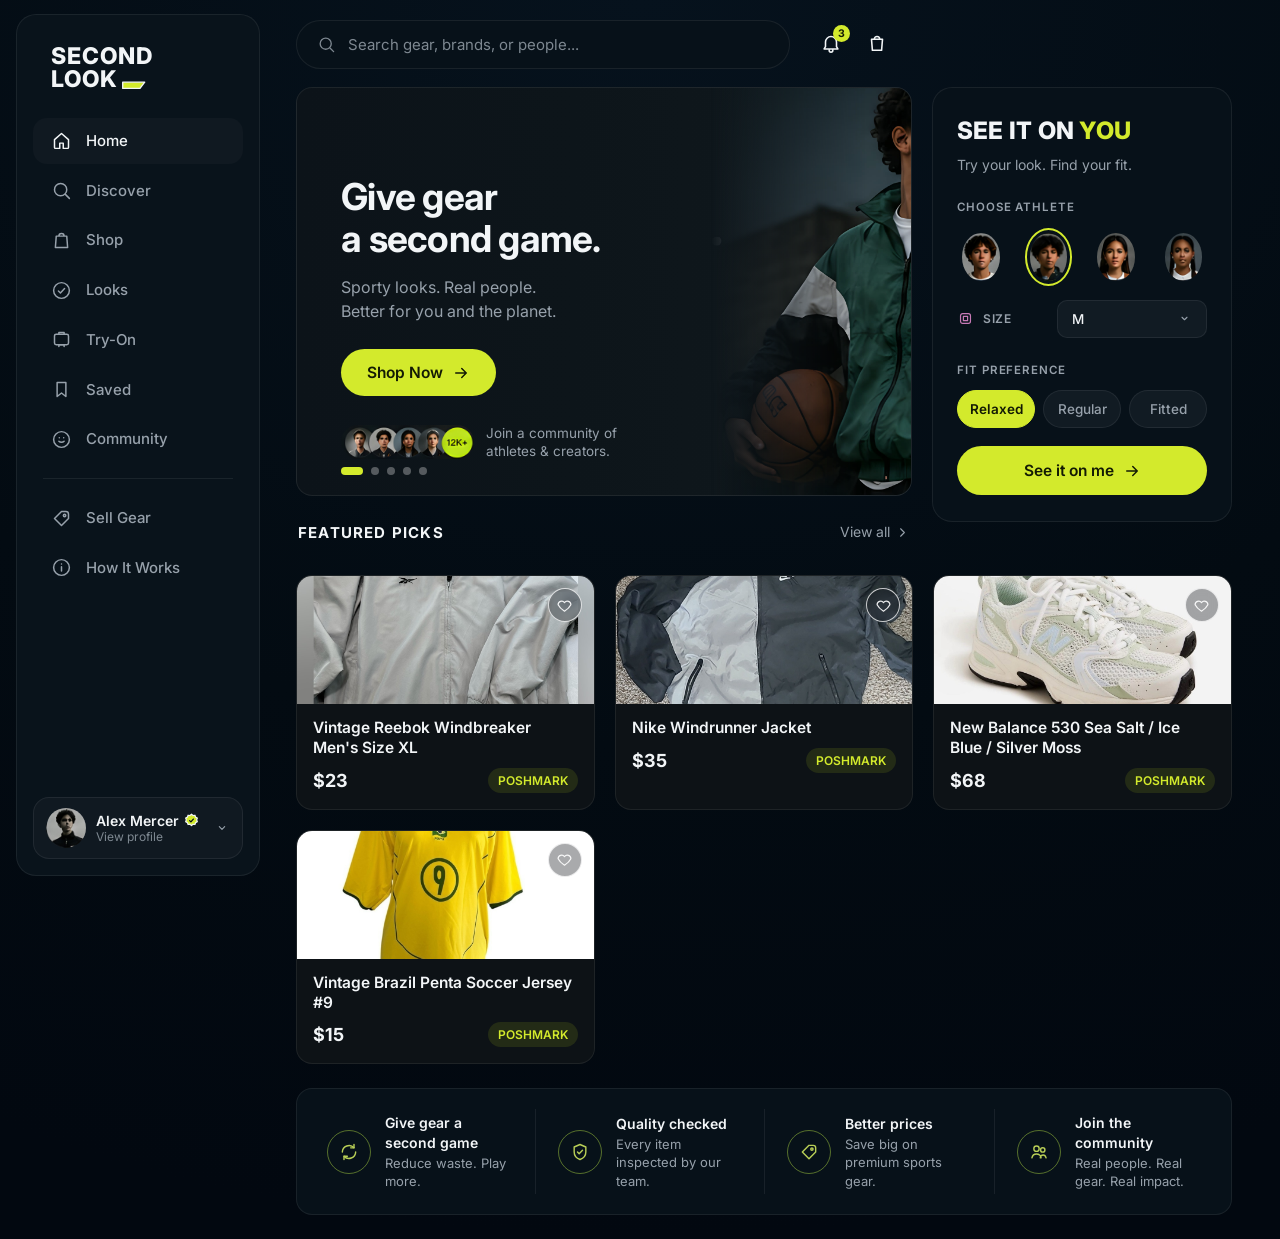
==== commit b67f75d8: "finish the height removal: rail row gone, orphan const deleted, scroll after re-render Co-Authored-B" ====
--- a/index.html
+++ b/index.html
@@ -177,10 +177,6 @@
             <button class="athlete" type="button" aria-pressed="false"><img src="img/av4.jpg" alt="Athlete 4"></button>
           </div>
           <div class="spec-row">
-            <span class="spec-label" id="lbl-height"><svg viewBox="0 0 24 24"><path d="M12 3v18M8 6h8M8 18h8M9 12h6"/></svg>HEIGHT</span>
-            <button class="spec-select" id="sel-height" type="button" aria-labelledby="lbl-height sel-height" aria-expanded="false">6'0" (183 cm)<svg viewBox="0 0 24 24"><path d="M8 10l4 4 4-4"/></svg></button>
-          </div>
-          <div class="spec-row">
             <span class="spec-label" id="lbl-size"><svg viewBox="0 0 24 24"><rect x="5" y="5" width="14" height="14" rx="3"/><path d="M9 9h6v6H9z"/></svg>SIZE</span>
             <button class="spec-select" id="sel-size" type="button" aria-labelledby="lbl-size sel-size" aria-expanded="false">M<svg viewBox="0 0 24 24"><path d="M8 10l4 4 4-4"/></svg></button>
           </div>
@@ -377,34 +373,68 @@
     <!-- ================= TRY-ON VIEW (liquid-glass stage) ================= -->
     <section class="view" id="view-tryon" hidden>
       <h1 class="visually-hidden">Try-On</h1>
+      <!-- the try-on runs full-screen with its own header, like the reference -->
+      <header class="glass-topbar">
+        <div class="gt-brand">
+          <a href="#" data-nav="home" aria-label="Second Look home"><span>SECOND</span><span>LOOK<svg class="swoosh" viewBox="0 0 34 14" aria-hidden="true"><path d="M2 4 L30 4 L24 12 L2 12 Z" fill="#D3EA2C"/></svg></span></a>
+          <p class="gt-tag">Give gear<br><em>a second game.</em></p>
+        </div>
+        <div class="gt-seg" role="group" aria-label="Try-on sections">
+          <button class="gt-tab on" type="button" aria-current="true" id="gt-tryon">Try On</button>
+          <button class="gt-tab" type="button" id="gt-details">Details</button>
+          <button class="gt-tab" type="button" id="gt-compare">Compare</button>
+        </div>
+        <div class="gt-icons">
+          <button class="icon-btn heart" type="button" id="th-heart" data-save="r2" aria-pressed="false" aria-label="Save this item">
+            <svg viewBox="0 0 24 24" aria-hidden="true"><path d="M12 20s-7-4.5-9-9a5 5 0 0 1 9-3 5 5 0 0 1 9 3c-2 4.5-9 9-9 9z"/></svg></button>
+          <button class="icon-btn" type="button" id="th-bag" aria-label="Open bag">
+            <svg viewBox="0 0 24 24" aria-hidden="true"><path d="M6 8h12l-1 12H7zM9 8a3 3 0 0 1 6 0"/></svg>
+            <span class="badge" id="th-bag-badge" hidden>0</span></button>
+          <button class="gt-user" type="button" data-nav="profile" aria-label="View profile">
+            <img src="img/alex.jpg" alt=""><svg viewBox="0 0 24 24" aria-hidden="true"><path d="M8 10l4 4 4-4"/></svg></button>
+        </div>
+      </header>
       <div class="glass-stage" id="tryon-stage">
         <div class="stage-photo" id="stage-photo">
           <img id="tryon-athlete" src="img/model.jpg" alt="Studio model, full body">
           <span class="sim-tag" aria-hidden="true">Simulation</span>
-          <img id="tryon-product" src="img/big-reebok.jpg" alt="Selected gear — drag to place">
+          <img id="tryon-product" src="img/listings/r2.jpg" alt="Selected gear — drag to place">
           <button class="tryon-gen" id="tryon-gen" type="button" hidden aria-label="AI-generated photo of the model wearing the selected gear — press to hide">
             <img id="tryon-gen-img" alt="">
             <span class="gen-tag" aria-hidden="true">AI GENERATED · TAP TO HIDE</span>
           </button>
           <span class="gen-status" id="gen-status" role="status" hidden></span>
+          <!-- FULL LOOK — the AI photo as a floating phone card; dots switch recent looks -->
+          <div class="full-look" id="full-look" hidden>
+            <div class="fl-head"><span>Full Look</span>
+              <button class="fl-expand" type="button" id="fl-expand" aria-label="Show the full AI look on the stage">
+                <svg viewBox="0 0 24 24" aria-hidden="true"><path d="M14 4h6v6M10 20H4v-6M20 4l-7 7M4 20l7-7"/></svg></button>
+            </div>
+            <img id="fl-thumb" alt="AI look preview">
+            <div class="fl-dots" id="fl-dots" role="group" aria-label="Recent looks"></div>
+          </div>
         </div>
         <p class="tryon-caption visually-hidden" id="tryon-caption">Athlete 2 · Vintage Reebok Windbreaker · M · Relaxed</p>
 
         <!-- left glass panel: who's wearing it, and how -->
         <div class="gl-panel glass-left">
-          <p class="gl-title">Try On</p>
+          <p class="gl-title">Customize Athlete</p>
           <p class="gl-label" id="gl-ath-label">Athlete</p>
-          <div class="gl-avatars" role="group" aria-labelledby="gl-ath-label">
-            <button class="gl-av athlete" type="button" aria-pressed="false" aria-label="Athlete 1"><img src="img/av1.jpg" alt=""></button>
-            <button class="gl-av athlete" type="button" aria-pressed="true" aria-label="Athlete 2"><img src="img/av2.jpg" alt=""></button>
-            <button class="gl-av athlete" type="button" aria-pressed="false" aria-label="Athlete 3"><img src="img/av3.jpg" alt=""></button>
-            <button class="gl-av athlete" type="button" aria-pressed="false" aria-label="Athlete 4"><img src="img/av4.jpg" alt=""></button>
-          </div>
-          <p class="gl-label"><label for="gl-height">Height</label></p>
-          <p class="gl-big" id="gl-height-big">6&rsquo;0&rdquo;<small id="gl-height-cm">183 cm</small></p>
-          <input class="gl-slider" type="range" id="gl-height" min="0" max="3" step="1" value="2" aria-label="Height">
+          <div class="gl-ath-row">
+            <button class="gl-arrow" type="button" id="ath-prev" aria-label="Previous athlete"><svg viewBox="0 0 24 24" aria-hidden="true"><path d="M15 6l-6 6 6 6"/></svg></button>
+            <div class="gl-avatars" role="group" aria-labelledby="gl-ath-label">
+              <button class="gl-av athlete" type="button" aria-pressed="false" aria-label="Athlete 1"><img src="img/avm1.jpg" alt=""></button>
+              <button class="gl-av athlete" type="button" aria-pressed="true" aria-label="Athlete 2"><img src="img/avm2.jpg" alt=""></button>
+              <button class="gl-av athlete" type="button" aria-pressed="false" aria-label="Athlete 3"><img src="img/avm3.jpg" alt=""></button>
+              <button class="gl-av athlete" type="button" aria-pressed="false" aria-label="Athlete 4"><img src="img/avm4.jpg" alt=""></button>
+              <button class="gl-av athlete" type="button" aria-pressed="false" aria-label="Athlete 5"><img src="img/avm5.jpg" alt=""></button>
+              <button class="gl-av athlete" type="button" aria-pressed="false" aria-label="Athlete 6"><img src="img/avm6.jpg" alt=""></button>
+            </div>
+            <button class="gl-arrow" type="button" id="ath-next" aria-label="Next athlete"><svg viewBox="0 0 24 24" aria-hidden="true"><path d="M9 6l6 6-6 6"/></svg></button>
+          </div>
           <p class="gl-label" id="gl-size-label">Size</p>
           <div class="gl-chips" role="group" aria-labelledby="gl-size-label" id="gl-sizes">
+            <button class="gl-chip" type="button" aria-pressed="false">XS</button>
             <button class="gl-chip" type="button" aria-pressed="false">S</button>
             <button class="gl-chip on" type="button" aria-pressed="true">M</button>
             <button class="gl-chip" type="button" aria-pressed="false">L</button>
@@ -412,9 +442,9 @@
           </div>
           <p class="gl-label" id="gl-fit-label">Fit preference</p>
           <div class="gl-chips" role="group" aria-labelledby="gl-fit-label" id="gl-fits">
-            <button class="gl-chip" type="button" aria-pressed="false">Fitted</button>
-            <button class="gl-chip" type="button" aria-pressed="false">Regular</button>
-            <button class="gl-chip on" type="button" aria-pressed="true">Relaxed</button>
+            <button class="gl-chip" type="button" data-fit="Fitted" aria-pressed="false">Fitted</button>
+            <button class="gl-chip" type="button" data-fit="Regular" aria-pressed="false">Regular</button>
+            <button class="gl-chip on" type="button" data-fit="Relaxed" aria-pressed="true">Oversized</button>
           </div>
           <p class="gl-label" id="gl-sport-label">Sport / Activity</p>
           <div class="gl-tiles" role="group" aria-labelledby="gl-sport-label" id="gl-sports">
@@ -423,30 +453,66 @@
             <div class="gl-tile-wrap"><button class="gl-tile" type="button" data-sportq="running shoes" aria-pressed="false" aria-label="Running"><svg viewBox="0 0 24 24"><path d="M4 16c4 0 5-6 9-6 2 0 2 2 4 2h3v3a2 2 0 0 1-2 2H4z"/></svg></button><span>Running</span></div>
             <div class="gl-tile-wrap"><button class="gl-tile" type="button" data-sportq="baseball cap" aria-pressed="false" aria-label="Lifestyle"><svg viewBox="0 0 24 24"><path d="M5 14a7 7 0 0 1 14 0M5 14h14M5 14c-1.5 0-2 1-2 2h18c0-1-.5-2-2-2"/></svg></button><span>Lifestyle</span></div>
           </div>
-        </div>
-
-        <!-- right glass panel: the piece being tried, searchable -->
+          <button class="gl-reset" type="button" id="gl-reset">
+            <svg viewBox="0 0 24 24" aria-hidden="true"><path d="M4 12a8 8 0 0 1 14-5M20 12a8 8 0 0 1-14 5"/><path d="M18 3v4h-4M6 21v-4h4"/></svg>Reset all</button>
+        </div>
+
+        <!-- right glass panel: the piece being tried, in full detail, searchable -->
         <div class="gl-panel glass-right">
-          <div class="gl-card-head">
-            <p class="gl-title" id="gl-prod-name">Vintage Reebok Windbreaker</p>
+          <div class="gl-chiprow">
+            <span class="gl-pill blue" id="gl-chip-cond">Pre-owned</span>
+            <span class="gl-pill dark" id="gl-chip-store"><svg viewBox="0 0 24 24" aria-hidden="true"><path d="M12 3l7 3v6c0 4.4-3 7.6-7 9-4-1.4-7-4.6-7-9V6z"/><path d="M9 12l2 2 4-4"/></svg><span id="gl-chip-store-txt">via Poshmark</span></span>
             <button class="heart" type="button" id="pd-heart-tryon" data-save="r2" aria-pressed="false" aria-label="Save this item">
               <svg viewBox="0 0 24 24" aria-hidden="true"><path d="M12 20s-7-4.5-9-9a5 5 0 0 1 9-3 5 5 0 0 1 9 3c-2 4.5-9 9-9 9z"/></svg>
             </button>
           </div>
-          <div class="gl-card-thumb"><img id="gl-prod-img" src="img/big-reebok.jpg" alt=""></div>
-          <p class="gl-price" id="gl-prod-price">$68</p>
-          <p class="gl-note" id="gl-prod-meta">Pre-owned · via Poshmark</p>
+          <p class="gl-prod-title" id="gl-prod-name">Vintage Reebok Windbreaker</p>
+          <p class="gl-prod-sub" id="gl-prod-sub">Men&rsquo;s &bull; Pre-owned</p>
+          <div class="gl-pricerow">
+            <span class="gl-price" id="gl-prod-price">$68</span>
+            <s id="gl-prod-was" hidden><span class="visually-hidden">was </span>$89</s>
+            <span class="gl-pill lime" id="gl-off-chip" hidden>46% off</span>
+          </div>
+          <p class="gl-condline"><span class="gl-dot" aria-hidden="true"></span><span id="gl-cond-txt">Good condition</span><svg class="gl-info" viewBox="0 0 24 24" aria-hidden="true"><circle cx="12" cy="12" r="9"/><path d="M12 8h.01M12 11v5"/></svg></p>
           <div class="gl-divider"></div>
-          <label class="gl-label" for="gl-search-input">Try anything from the shops</label>
-          <div class="gl-search">
-            <svg viewBox="0 0 24 24" aria-hidden="true"><circle cx="11" cy="11" r="7"/><path d="M21 21l-4.3-4.3"/></svg>
-            <input id="gl-search-input" type="search" enterkeyhint="search" maxlength="80" placeholder="Search gear to try on&hellip;" autocomplete="off">
-          </div>
+          <div class="gl-specs">
+            <div><span class="gl-label">Condition</span><b id="spec-cond">Good</b></div>
+            <div><span class="gl-label">Fit</span><b id="spec-fit">Regular</b></div>
+            <div><span class="gl-label">Color</span><b id="spec-color">&mdash;</b></div>
+          </div>
+          <div class="gl-divider"></div>
+          <div class="gl-protect">
+            <svg viewBox="0 0 24 24" aria-hidden="true"><path d="M12 3l7 3v6c0 4.4-3 7.6-7 9-4-1.4-7-4.6-7-9V6z"/><path d="M9 12l2 2 4-4"/></svg>
+            <div><b id="gl-protect-title">Buyer protection</b><span id="gl-protect-sub">Checkout completes on Poshmark.</span></div>
+          </div>
+          <div class="gl-divider"></div>
+          <div class="gl-wearblock">
+            <span class="gl-label">Wear details</span>
+            <p id="gl-wear">Photos and wear notes are on the original listing.</p>
+            <a class="gl-viewlink" id="gl-view-link" href="#" target="_blank" rel="noopener">View listing<span class="visually-hidden"> (opens in new tab)</span></a>
+          </div>
+          <div class="gl-colorrow" id="gl-colorrow" hidden>
+            <div><span class="gl-label">Color</span><b id="gl-color-name">Forest Green / Black</b></div>
+            <span class="gl-swatch" id="gl-swatch" aria-hidden="true"></span>
+          </div>
+          <div class="gl-ctarow">
+            <button class="gl-cta" id="add-bag-tryon" type="button">
+              <svg viewBox="0 0 24 24" aria-hidden="true"><path d="M6 8h12l-1 12H7zM9 8a3 3 0 0 1 6 0"/></svg>Add to Bag</button>
+            <button class="gl-share icon-btn" type="button" id="gl-share" aria-label="Share this item">
+              <svg viewBox="0 0 24 24" aria-hidden="true"><path d="M12 3v12M8 7l4-4 4 4M5 13v6a2 2 0 0 0 2 2h10a2 2 0 0 0 2-2v-6"/></svg></button>
+          </div>
+          <button class="btn-lime btn-wide gl-save" id="tryon-save" type="button">Save this look</button>
+          <p class="gl-note"><svg viewBox="0 0 24 24" aria-hidden="true"><rect x="3" y="7" width="13" height="10" rx="2"/><path d="M16 10h3l2 3v4h-5z"/></svg>Free shipping over $75 &middot; purchase completes on the original shop</p>
+          <span class="visually-hidden" id="gl-results-status" role="status"></span>
           <div class="gl-results" id="gl-results" role="group" aria-label="Try-on search results"></div>
-          <button class="gl-cta" id="add-bag-tryon" type="button">Add to Bag
-            <svg viewBox="0 0 24 24" aria-hidden="true"><path d="M5 12h14M13 6l6 6-6 6"/></svg></button>
-          <button class="btn-lime btn-wide gl-save" id="tryon-save" type="button">Save this look</button>
-          <p class="gl-note"><svg viewBox="0 0 24 24" aria-hidden="true"><rect x="3" y="7" width="13" height="10" rx="2"/><path d="M16 10h3l2 3v4h-5z"/></svg>Purchase completes on the original shop</p>
+          <!-- ONLY the search bar pins to the panel's bottom; everything else scrolls -->
+          <div class="gl-dock">
+            <label class="visually-hidden" for="gl-search-input">Try anything from the shops</label>
+            <div class="gl-search">
+              <svg viewBox="0 0 24 24" aria-hidden="true"><circle cx="11" cy="11" r="7"/><path d="M21 21l-4.3-4.3"/></svg>
+              <input id="gl-search-input" type="search" enterkeyhint="search" maxlength="80" placeholder="Search gear to try on&hellip;" autocomplete="off">
+            </div>
+          </div>
         </div>
       </div>
     </section>
--- a/css/v7.css
+++ b/css/v7.css
@@ -412,7 +412,7 @@
   background: #060d13;
   animation: gen-in 0.5s ease;
 }
-.tryon-gen img { width: 100%; height: 100%; object-fit: cover; display: block; }
+.tryon-gen img { width: 100%; height: 100%; object-fit: contain; display: block; background: #0a0f14; }
 .gen-tag {
   position: absolute; top: 14px; left: 14px;
   background: var(--lime); color: var(--lime-ink);
@@ -436,11 +436,211 @@
 .stage-photo > #tryon-athlete {
   position: absolute; inset: 0;
   width: 100%; height: 100%;
-  object-fit: cover; object-position: center 8%;
+  /* contain, never crop — the full body is always in frame, matching the AI look */
+  object-fit: contain; background: #0a0f14;
   opacity: 1; filter: none;
 }
 /* labels and notes sit on glass — lighten the muted tone inside panels for AA */
 .gl-panel { --text-2: #B9C2CB; }
+/* the reference panels are near-opaque dark, not translucent — sampled #131A1D */
+.glass-stage .gl-panel {
+  background: rgba(17, 22, 26, 0.9);
+  -webkit-backdrop-filter: blur(14px);
+  backdrop-filter: blur(14px);
+}
+
+/* try-on's own header (the app topbar hides while the try-on is open) */
+body.tryon-mode .topbar { display: none; }
+.glass-topbar {
+  display: flex; align-items: center; justify-content: space-between; gap: 18px;
+  padding: 6px 4px 18px;
+}
+.gt-brand { display: flex; align-items: center; gap: 16px; }
+.gt-brand a { color: var(--text); text-decoration: none; font-weight: 800; font-size: 19px; letter-spacing: 0.04em; line-height: 1.02; }
+.gt-brand a span { display: block; position: relative; }
+.gt-brand .swoosh { width: 26px; height: 11px; margin-left: 4px; }
+.gt-tag { margin: 0; font-size: 12px; line-height: 1.35; color: var(--text-2); text-transform: uppercase; letter-spacing: 0.05em; border-left: 1px solid var(--line); padding-left: 16px; }
+.gt-tag em { font-style: normal; color: var(--lime); }
+.gt-seg {
+  display: flex; gap: 4px;
+  background: rgba(17, 22, 26, 0.9);
+  border: 1px solid var(--line);
+  border-radius: 999px;
+  padding: 5px;
+}
+.gt-tab {
+  background: none; border: none;
+  color: var(--text-2);
+  font-family: var(--font); font-size: 13.5px; font-weight: 600; letter-spacing: 0.04em;
+  text-transform: uppercase;
+  padding: 10px 26px; border-radius: 999px;
+  cursor: pointer;
+  transition: color 0.2s, background 0.2s;
+}
+.gt-tab:hover { color: var(--text); }
+.gt-tab.on { background: var(--lime); color: var(--lime-ink); }
+.gt-tab:focus-visible { outline: 2px solid var(--lime); outline-offset: 2px; }
+.gt-icons { display: flex; align-items: center; gap: 6px; }
+.gt-user {
+  display: flex; align-items: center; gap: 4px;
+  background: none; border: none; cursor: pointer; color: var(--text-2);
+  padding: 4px; border-radius: 99px;
+}
+.gt-user img { width: 34px; height: 34px; border-radius: 50%; object-fit: cover; }
+.gt-user svg { width: 16px; height: 16px; }
+.gt-user:focus-visible { outline: 2px solid var(--lime); outline-offset: 2px; }
+
+/* athlete row with pager arrows — six chips scroll within the strip */
+.gl-ath-row { display: flex; align-items: center; gap: 8px; }
+.gl-ath-row .gl-avatars {
+  flex: 1; min-width: 0;
+  overflow-x: auto;
+  scrollbar-width: none;
+  scroll-behavior: smooth;
+  padding: 4px 2px;
+}
+.gl-ath-row .gl-avatars::-webkit-scrollbar { display: none; }
+.gl-ath-row .gl-av { flex: none; width: 46px; height: 46px; }
+@media (prefers-reduced-motion: reduce) { .gl-ath-row .gl-avatars { scroll-behavior: auto; } }
+.gl-arrow {
+  flex: none; width: 28px; height: 28px;
+  display: inline-flex; align-items: center; justify-content: center;
+  background: none; border: none; color: var(--text-2); cursor: pointer; border-radius: 50%;
+}
+.gl-arrow svg { width: 16px; height: 16px; }
+.gl-arrow:hover { color: var(--text); }
+.gl-arrow:focus-visible { outline: 2px solid var(--lime); outline-offset: 2px; }
+.gl-reset {
+  display: inline-flex; align-items: center; gap: 8px;
+  margin-top: 20px;
+  background: none; border: none; cursor: pointer;
+  color: var(--text-2); font-family: var(--font); font-size: 12px; font-weight: 600;
+  letter-spacing: 0.06em; text-transform: uppercase;
+  padding: 6px 2px; border-radius: 8px;
+}
+.gl-reset svg { width: 15px; height: 15px; }
+.gl-reset:hover { color: var(--text); }
+.gl-reset:focus-visible { outline: 2px solid var(--lime); outline-offset: 2px; }
+
+/* active chips and tiles fill lime, per the reference */
+.glass-stage .gl-chip.on { background: var(--lime); border-color: var(--lime); color: var(--lime-ink); }
+.glass-stage .gl-tile.on { background: var(--lime); border-color: var(--lime); color: var(--lime-ink); }
+/* height slider: lime fill left of the thumb */
+.glass-stage .gl-slider { accent-color: var(--lime); }
+
+/* right-panel structures */
+.gl-chiprow { display: flex; align-items: center; gap: 8px; }
+.gl-chiprow .heart { margin-left: auto; }
+.gl-pill {
+  display: inline-flex; align-items: center; gap: 6px;
+  font-size: 11px; font-weight: 700; letter-spacing: 0.06em; text-transform: uppercase;
+  padding: 7px 12px; border-radius: 99px;
+}
+.gl-pill svg { width: 13px; height: 13px; stroke: var(--lime); fill: none; stroke-width: 2; }
+.gl-pill.blue { background: #366FA5; color: #fff; }
+.gl-pill.dark { background: rgba(255, 255, 255, 0.07); border: 1px solid var(--line); color: var(--text); }
+.gl-pill.lime { background: rgba(211, 234, 44, 0.14); color: var(--lime); }
+.gl-prod-title { margin: 14px 0 2px; font-size: 21px; font-weight: 700; line-height: 1.25; }
+.gl-prod-sub { margin: 0 0 12px; font-size: 13px; color: var(--text-2); }
+.gl-pricerow { display: flex; align-items: center; gap: 10px; }
+.gl-pricerow s { color: var(--text-2); font-size: 15px; }
+.gl-condline { display: flex; align-items: center; gap: 8px; margin: 10px 0 0; font-size: 13px; }
+.gl-dot { width: 8px; height: 8px; border-radius: 50%; background: var(--lime); }
+.gl-specs { display: grid; grid-template-columns: 1fr 1fr 1.2fr; gap: 0; }
+.gl-specs > div { padding: 0 12px; }
+.gl-specs > div:first-child { padding-left: 0; }
+.gl-specs > div + div { border-left: 1px solid rgba(255, 255, 255, 0.1); }
+.gl-specs .gl-label { display: block; margin: 0 0 5px; }
+.gl-specs b { display: block; }
+.gl-info { width: 14px; height: 14px; stroke: var(--text-2); fill: none; stroke-width: 2; margin-left: 2px; }
+.glass-stage #gl-sizes .gl-chip { padding: 10px 13px; }
+.gl-specs b { font-size: 12.5px; font-weight: 700; letter-spacing: 0.04em; text-transform: uppercase; }
+/* the reference's protection block is borderless — shield + copy between dividers */
+.gl-protect {
+  display: flex; gap: 12px; align-items: flex-start;
+  margin: 2px 0;
+}
+.gl-protect svg { flex: none; width: 20px; height: 20px; stroke: var(--lime); fill: none; stroke-width: 2; margin-top: 1px; }
+.gl-protect b { display: block; font-size: 12.5px; letter-spacing: 0.05em; text-transform: uppercase; margin-bottom: 3px; }
+.gl-protect span { font-size: 12.5px; color: var(--text-2); line-height: 1.45; }
+.gl-wearblock { margin-top: 16px; }
+.gl-wearblock p { margin: 4px 0 6px; font-size: 13px; color: var(--text); line-height: 1.5; }
+.gl-viewlink { color: #DDE4EA; font-size: 12.5px; font-weight: 600; text-decoration: underline; text-underline-offset: 3px; }
+.gl-viewlink:hover { color: #fff; }
+.gl-viewlink:focus-visible { outline: 2px solid var(--lime); outline-offset: 2px; }
+.gl-colorrow[hidden], .gl-pill[hidden] { display: none; } /* hidden must beat the display overrides */
+.gl-colorrow { display: flex; align-items: center; justify-content: space-between; gap: 12px; margin-top: 16px; }
+.gl-colorrow .gl-label { display: block; margin: 0 0 4px; }
+.gl-colorrow b { display: block; font-size: 13px; font-weight: 600; }
+.gl-swatch { flex: none; width: 30px; height: 30px; border-radius: 50%; border: 2px solid rgba(255, 255, 255, 0.25); background: #1d5c3e; }
+.gl-ctarow { display: flex; gap: 10px; align-items: stretch; margin-top: 16px; }
+.gl-ctarow .gl-cta { margin-top: 0; flex: 1; justify-content: center; gap: 10px; }
+.gl-share {
+  flex: none; width: 52px;
+  display: inline-flex; align-items: center; justify-content: center;
+  background: rgba(255, 255, 255, 0.07); border: 1px solid var(--line);
+  border-radius: 999px; color: var(--text); cursor: pointer;
+}
+.gl-share svg { width: 19px; height: 19px; }
+.gl-share:focus-visible { outline: 2px solid var(--lime); outline-offset: 2px; }
+
+/* only the search bar rides the bottom edge of the scrolling right panel */
+.gl-dock {
+  position: sticky; bottom: -22px;
+  margin: 14px -22px -22px;
+  padding: 10px 22px 22px; /* must match the -22px stick or the pill's bottom clips */
+  background: rgba(17, 22, 26, 0.97);
+  -webkit-backdrop-filter: blur(14px);
+  backdrop-filter: blur(14px);
+  border-top: 1px solid var(--line);
+}
+.gl-results { margin-top: 12px; }
+
+/* compare modal */
+.compare-grid { display: grid; grid-template-columns: repeat(auto-fit, minmax(150px, 1fr)); gap: 14px; }
+.compare-card { display: flex; flex-direction: column; gap: 8px; }
+.compare-card img { width: 100%; aspect-ratio: 3 / 4; object-fit: cover; border-radius: 12px; background: rgba(255, 255, 255, 0.05); }
+.compare-card b { font-size: 13px; line-height: 1.35; }
+.compare-card > span { font-size: 12.5px; color: var(--text-2); }
+.compare-card .btn-lime { margin-top: 2px; font-size: 13px; padding: 10px 14px; }
+
+/* FULL LOOK floating card */
+.full-look[hidden] { display: none; }
+.full-look {
+  position: absolute; right: 360px; bottom: 22px; z-index: 5;
+  width: 148px;
+  background: rgba(17, 22, 26, 0.9);
+  -webkit-backdrop-filter: blur(14px);
+  backdrop-filter: blur(14px);
+  border: 1px solid var(--line);
+  border-radius: 16px;
+  padding: 10px;
+}
+.fl-head { display: flex; align-items: center; justify-content: space-between; margin-bottom: 8px; }
+.fl-head span { font-size: 10.5px; font-weight: 700; letter-spacing: 0.08em; text-transform: uppercase; color: var(--text); }
+.fl-expand { background: none; border: none; color: var(--text-2); cursor: pointer; padding: 2px; border-radius: 6px; }
+.fl-expand svg { width: 14px; height: 14px; }
+.fl-expand:hover { color: var(--text); }
+.fl-expand:focus-visible { outline: 2px solid var(--lime); outline-offset: 2px; }
+.full-look > img { width: 100%; aspect-ratio: 3 / 4.6; object-fit: cover; border-radius: 10px; display: block; }
+.fl-dots { display: flex; gap: 7px; justify-content: center; padding: 10px 0 2px; }
+.fl-dots button {
+  width: 8px; height: 8px; border-radius: 50%;
+  border: none; padding: 0; cursor: pointer;
+  background: rgba(255, 255, 255, 0.28);
+}
+.fl-dots button.on { background: var(--lime); }
+.fl-dots button:focus-visible { outline: 2px solid var(--lime); outline-offset: 2px; }
+@media (max-width: 1024px) {
+  .glass-topbar { flex-wrap: wrap; }
+  .gt-tag { display: none; }
+  .gt-seg { order: 3; width: 100%; justify-content: center; }
+  .gt-tab { flex: 1; text-align: center; padding: 10px 8px; }
+  .full-look { right: 12px; bottom: 12px; top: auto; width: 112px; }
+  /* the panel doesn't scroll on mobile — the dock flows normally instead of
+     sticking to the viewport edge over the home indicator */
+  .gl-dock { position: static; margin: 16px 0 0; padding: 0; border-top: none; background: none; -webkit-backdrop-filter: none; backdrop-filter: none; }
+}
 .glass-left {
   position: absolute; left: 22px; top: 22px; bottom: 22px;
   width: 300px; z-index: 5;
@@ -580,7 +780,6 @@
 .shop-link svg { width: 14px; height: 14px; color: var(--text-2); }
 
 @media (max-width: 1024px) {
-  .tryon-grid { grid-template-columns: 1fr; }
   .looks-grid, .how-steps { grid-template-columns: 1fr 1fr; }
 }
 @media (max-width: 640px) {
